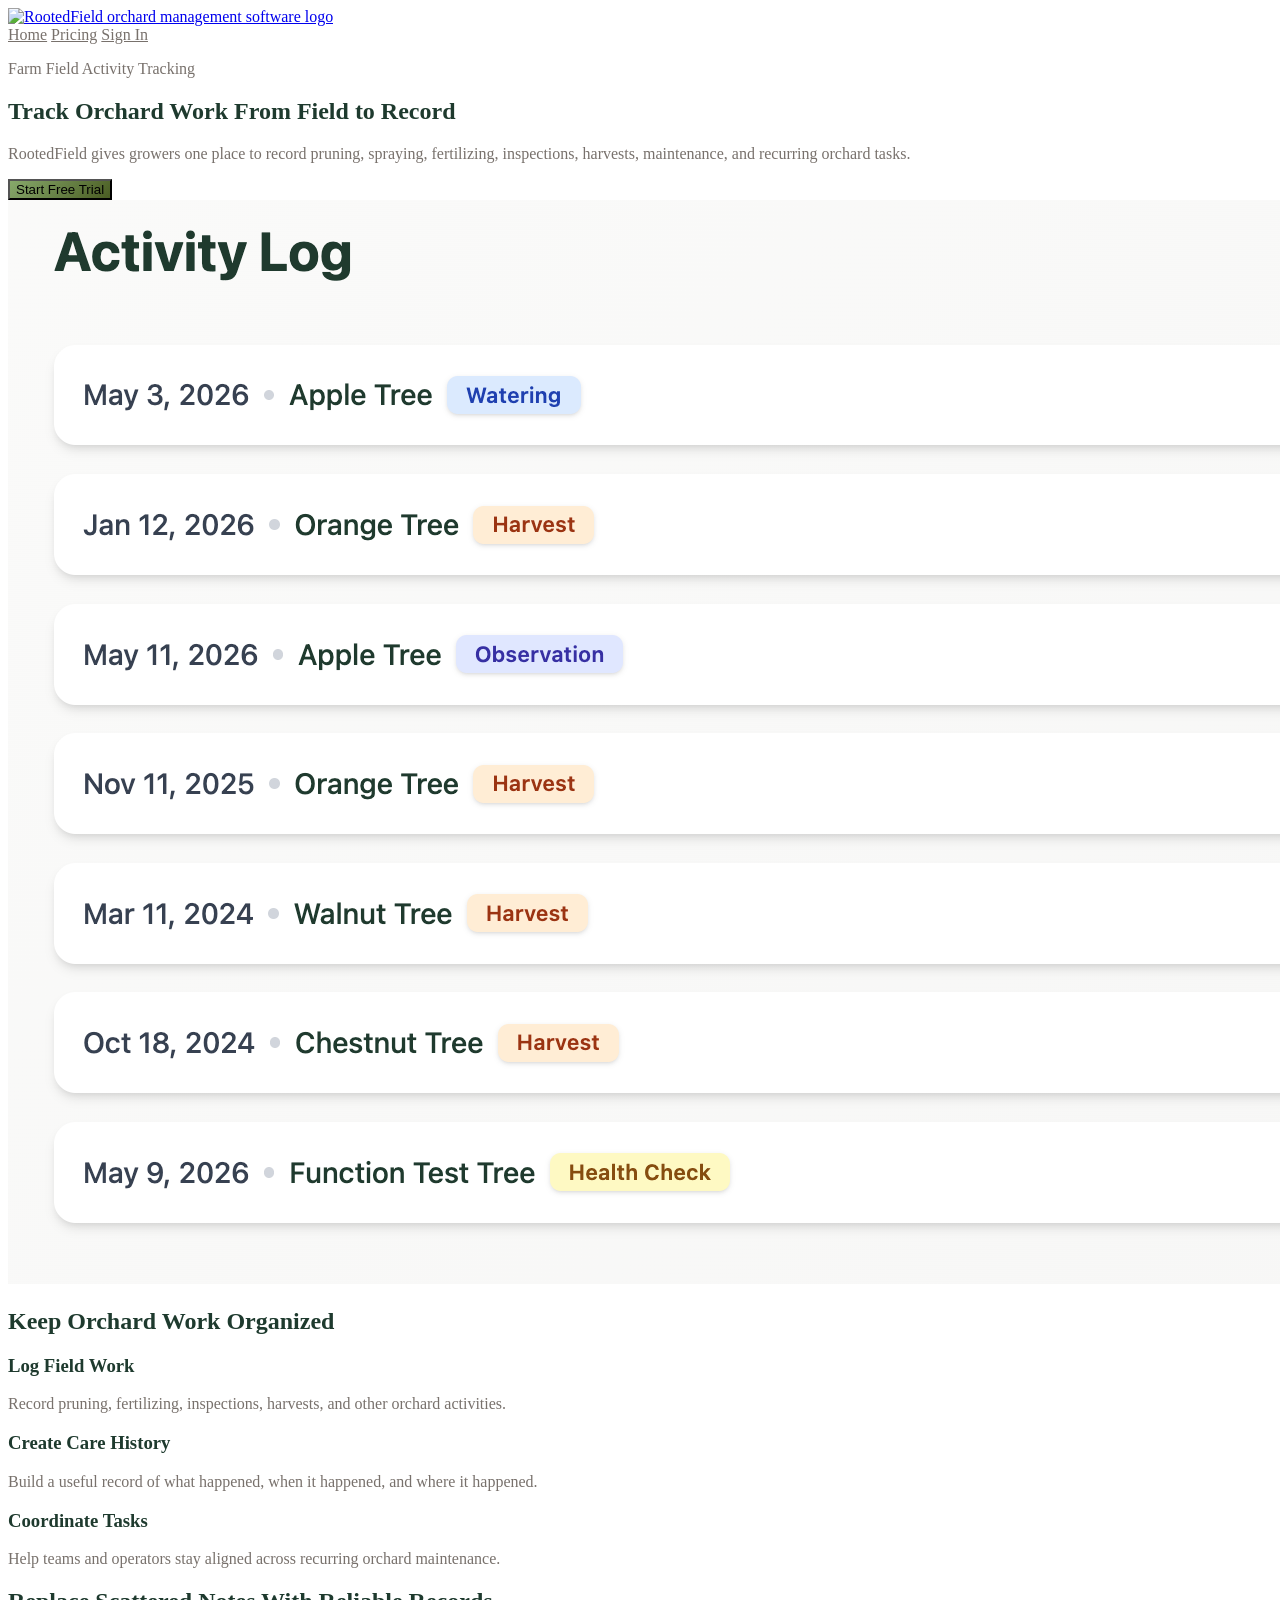
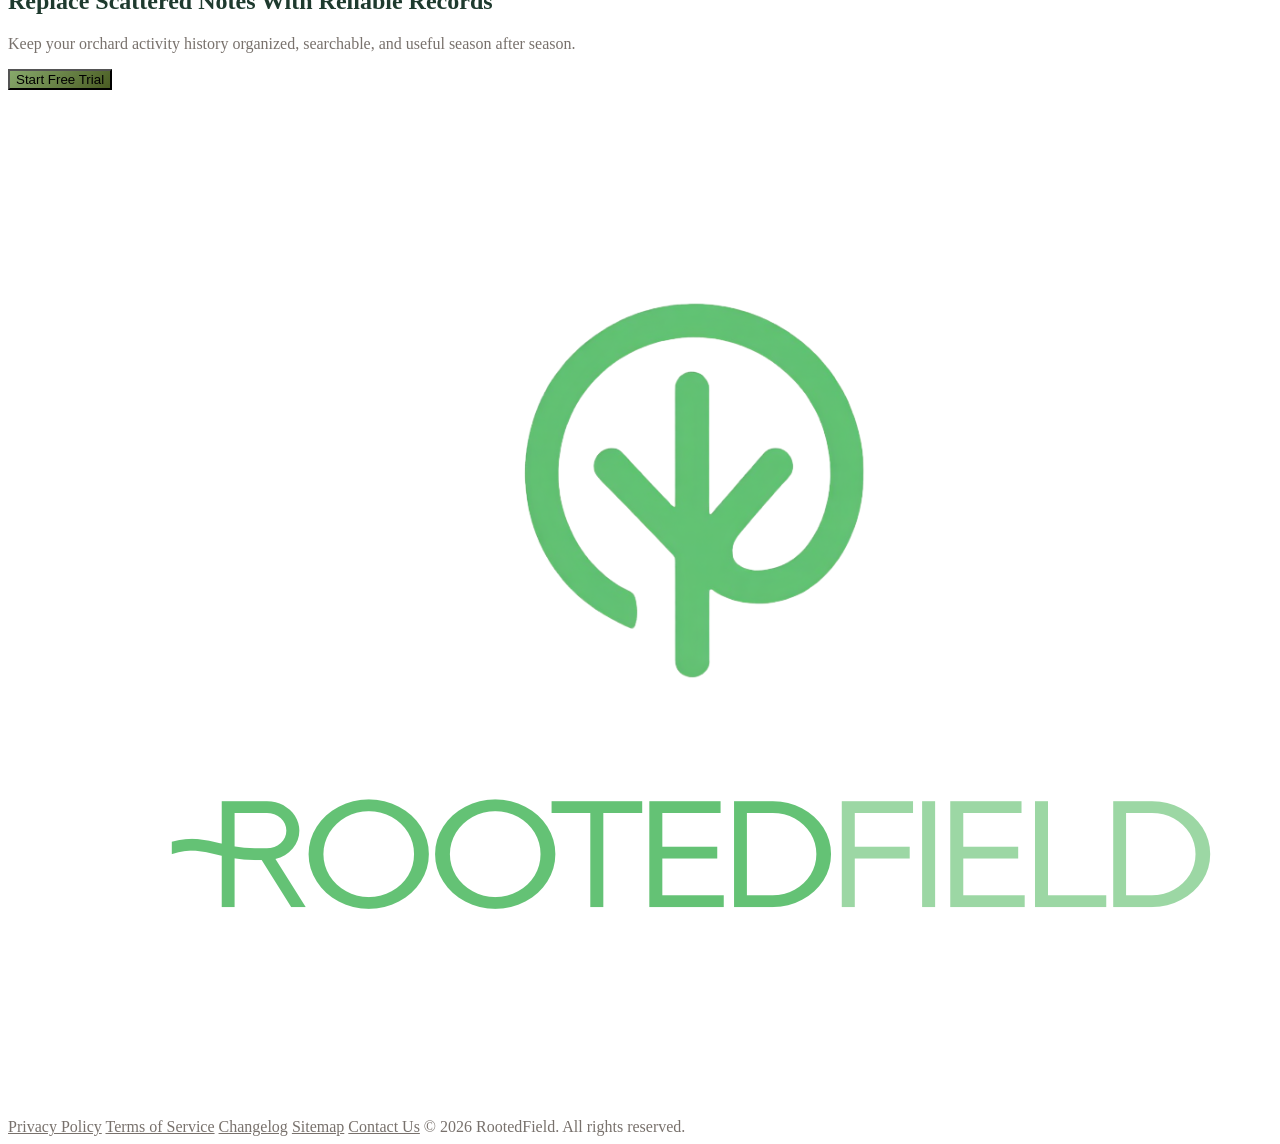
==== farm-field-activity-tracking.html @ fc91f757 "Create farm-field-activity-tracking.html" ====
<!DOCTYPE html>
<html lang="en">
<head>
    <meta charset="UTF-8">
    <meta name="viewport" content="width=device-width, initial-scale=1.0">

    <title>Farm Field Activity Tracking Software | RootedField</title>

    <meta
        name="description"
        content="RootedField helps growers track pruning, spraying, fertilizing, inspections, harvests, and field activity across orchards and farm operations."
    >

    <meta name="robots" content="index, follow">
    <link rel="canonical" href="https://rootedfield.com/farm-field-activity-tracking">

    <link rel="icon" type="image/x-icon" href="/favicon.ico">
    <link rel="icon" type="image/png" sizes="32x32" href="/favicon-32x32.png">
    <link rel="apple-touch-icon" sizes="180x180" href="/apple-touch-icon.png">

    <meta property="og:title" content="Farm Field Activity Tracking Software | RootedField">
    <meta property="og:description" content="Track orchard tasks, field work, maintenance, and tree care activity from one simple platform.">
    <meta property="og:type" content="website">
    <meta property="og:url" content="https://rootedfield.com/farm-field-activity-tracking">
    <meta property="og:image" content="https://rootedfield.com/farm-field-activity-tracking.png">

    <script src="https://cdn.tailwindcss.com"></script>

    <style>
        :root {
            --forest-green: #1e3a2e;
            --sage-green: #87a96b;
            --moss-green: #4a5d23;
            --stone-gray: #78716c;
        }

        .text-forest-green { color: var(--forest-green); }
        .text-stone-gray { color: var(--stone-gray); }
        .bg-gradient-green { background: linear-gradient(135deg, var(--sage-green), var(--moss-green)); }
    </style>
</head>

<body class="bg-gray-50 text-stone-900">

    <header class="bg-white border-b border-gray-200 py-4">
        <div class="max-w-7xl mx-auto px-6 flex justify-between items-center">
            <a href="index.html" aria-label="RootedField home">
                <img
                    src="https://qtrypzzcjebvfcihiynt.supabase.co/storage/v1/object/public/base44-prod/public/68d063e7071a6d85535b506a/de0af3bfa_full_logo_long.png"
                    alt="RootedField orchard management software logo"
                    class="h-8"
                >
            </a>

            <nav class="flex gap-4">
                <a href="index.html" class="px-4 py-2 text-stone-gray hover:bg-[#e8f3df] hover:text-[#1e3a2e] rounded transition-colors duration-300">Home</a>
                <a href="pricing.html" class="px-4 py-2 text-stone-gray hover:bg-[#e8f3df] hover:text-[#1e3a2e] rounded transition-colors duration-300">Pricing</a>
                <a href="https://app.rootedfield.com" class="px-4 py-2 text-stone-gray hover:bg-[#e8f3df] hover:text-[#1e3a2e] rounded transition-colors duration-300">Sign In</a>
            </nav>
        </div>
    </header>

    <main>
        <section class="bg-white px-6 py-20">
            <div class="max-w-7xl mx-auto grid gap-12 lg:grid-cols-2 lg:items-center">
                <div>
                    <p class="mb-4 text-sm font-semibold uppercase tracking-wide text-stone-gray">
                        Farm Field Activity Tracking
                    </p>

                    <h1 class="text-4xl md:text-6xl font-bold leading-tight text-forest-green mb-6">
                        Track Orchard Work From Field to Record
                    </h1>

                    <p class="text-xl text-stone-gray mb-8">
                        RootedField gives growers one place to record pruning, spraying, fertilizing,
                        inspections, harvests, maintenance, and recurring orchard tasks.
                    </p>

                    <button
                        onclick="startTrial('activity_page_hero')"
                        class="px-10 py-4 bg-gradient-green text-white rounded-xl font-semibold text-lg shadow-lg transition-all duration-300 hover:-translate-y-1 hover:scale-105 hover:brightness-110 hover:shadow-[0_0_50px_rgba(135,169,107,0.75)] active:scale-95"
                    >
                        Start Free Trial
                    </button>
                </div>

                <div>
                    <img
                        src="farm-field-activity-tracking.png"
                        alt="RootedField farm field activity tracking dashboard"
                        class="w-full rounded-3xl shadow-xl border border-gray-200"
                    >
                </div>
            </div>
        </section>

        <section class="px-6 py-20 bg-gray-50">
            <div class="max-w-6xl mx-auto">
                <h2 class="text-3xl font-bold text-center text-forest-green mb-12">
                    Keep Orchard Work Organized
                </h2>

                <div class="grid gap-8 md:grid-cols-3">
                    <div class="bg-white border border-gray-200 rounded-xl p-6">
                        <h3 class="text-xl font-semibold text-forest-green mb-3">Log Field Work</h3>
                        <p class="text-stone-gray">Record pruning, fertilizing, inspections, harvests, and other orchard activities.</p>
                    </div>

                    <div class="bg-white border border-gray-200 rounded-xl p-6">
                        <h3 class="text-xl font-semibold text-forest-green mb-3">Create Care History</h3>
                        <p class="text-stone-gray">Build a useful record of what happened, when it happened, and where it happened.</p>
                    </div>

                    <div class="bg-white border border-gray-200 rounded-xl p-6">
                        <h3 class="text-xl font-semibold text-forest-green mb-3">Coordinate Tasks</h3>
                        <p class="text-stone-gray">Help teams and operators stay aligned across recurring orchard maintenance.</p>
                    </div>
                </div>
            </div>
        </section>

        <section class="px-6 py-20 bg-white text-center">
            <div class="max-w-4xl mx-auto">
                <h2 class="text-3xl font-bold text-forest-green mb-6">
                    Replace Scattered Notes With Reliable Records
                </h2>

                <p class="text-xl text-stone-gray mb-8">
                    Keep your orchard activity history organized, searchable, and useful season after season.
                </p>

                <button
                    onclick="startTrial('activity_page_bottom')"
                    class="px-10 py-4 bg-gradient-green text-white rounded-xl font-semibold text-lg shadow-lg transition-all duration-300 hover:-translate-y-1 hover:scale-105 hover:brightness-110 hover:shadow-[0_0_50px_rgba(135,169,107,0.75)] active:scale-95"
                >
                    Start Free Trial
                </button>
            </div>
        </section>
    </main>

    <footer class="border-t bg-gray-100 py-8 px-6">
        <div class="max-w-6xl mx-auto flex flex-col items-center gap-6">
            <img src="footer-rootedfield.png" alt="RootedField logo" class="h-32">

            <div class="flex flex-wrap items-center justify-center gap-5 text-sm">
                <a href="privacy.html" class="text-stone-gray hover:underline">Privacy Policy</a>
                <a href="terms.html" class="text-stone-gray hover:underline">Terms of Service</a>
                <a href="https://rootedfield.featurebase.app/changelog" target="_blank" rel="noopener noreferrer" class="text-stone-gray hover:underline">Changelog</a>
                <a href="sitemap.xml" class="text-stone-gray hover:underline">Sitemap</a>
                <a href="mailto:support@rootedfield.com" class="text-stone-gray hover:underline">Contact Us</a>
                <span class="text-stone-gray">© <script>document.write(new Date().getFullYear())</script> RootedField. All rights reserved.</span>
            </div>
        </div>
    </footer>

    <script>
        function startTrial(ctaLocation) {
            window.location.href = 'https://app.rootedfield.com/signup?trial=true&source=' + encodeURIComponent(ctaLocation);
        }
    </script>
</body>
</html>
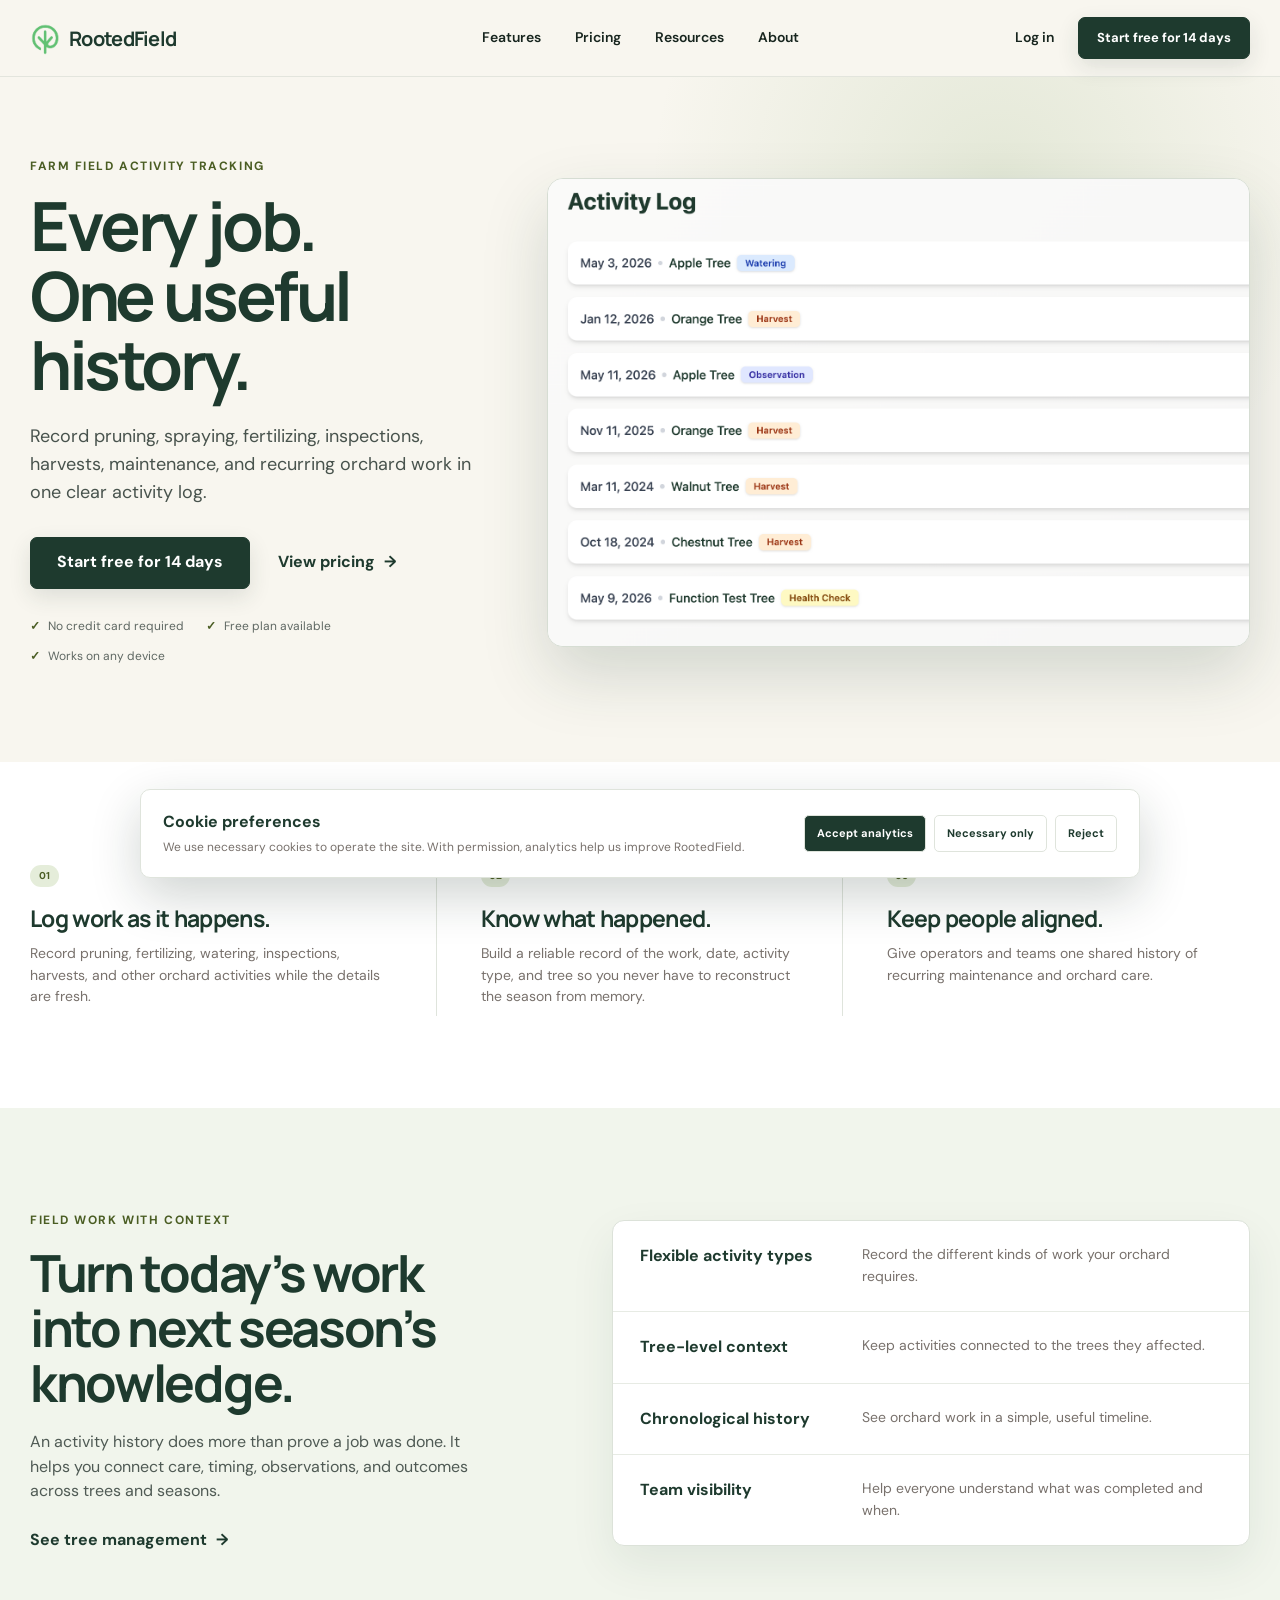
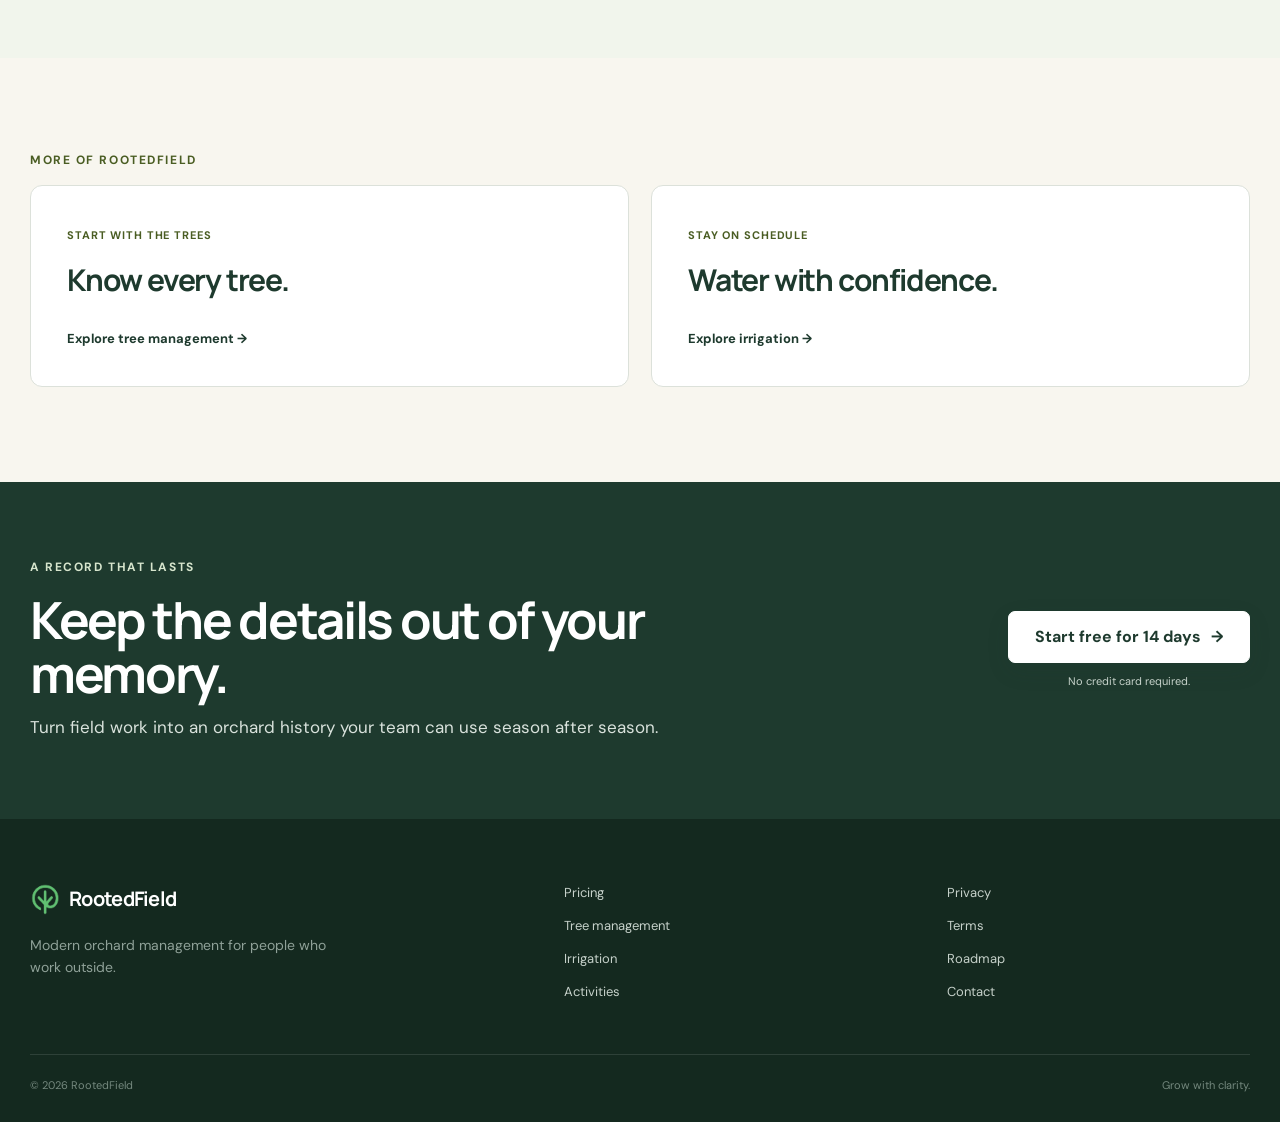
==== commit a3531f10: "Redesign RootedField marketing site" ====
--- a/farm-field-activity-tracking.html
+++ b/farm-field-activity-tracking.html
@@ -1,164 +1,25 @@
 <!DOCTYPE html>
 <html lang="en">
 <head>
-    <meta charset="UTF-8">
-    <meta name="viewport" content="width=device-width, initial-scale=1.0">
-
-    <title>Farm Field Activity Tracking Software | RootedField</title>
-
-    <meta
-        name="description"
-        content="RootedField helps growers track pruning, spraying, fertilizing, inspections, harvests, and field activity across orchards and farm operations."
-    >
-
-    <meta name="robots" content="index, follow">
-    <link rel="canonical" href="https://rootedfield.com/farm-field-activity-tracking">
-
-    <link rel="icon" type="image/x-icon" href="/favicon.ico">
-    <link rel="icon" type="image/png" sizes="32x32" href="/favicon-32x32.png">
-    <link rel="apple-touch-icon" sizes="180x180" href="/apple-touch-icon.png">
-
-    <meta property="og:title" content="Farm Field Activity Tracking Software | RootedField">
-    <meta property="og:description" content="Track orchard tasks, field work, maintenance, and tree care activity from one simple platform.">
-    <meta property="og:type" content="website">
-    <meta property="og:url" content="https://rootedfield.com/farm-field-activity-tracking">
-    <meta property="og:image" content="https://rootedfield.com/farm-field-activity-tracking.png">
-
-    <script src="https://cdn.tailwindcss.com"></script>
-
-    <style>
-        :root {
-            --forest-green: #1e3a2e;
-            --sage-green: #87a96b;
-            --moss-green: #4a5d23;
-            --stone-gray: #78716c;
-        }
-
-        .text-forest-green { color: var(--forest-green); }
-        .text-stone-gray { color: var(--stone-gray); }
-        .bg-gradient-green { background: linear-gradient(135deg, var(--sage-green), var(--moss-green)); }
-    </style>
+  <meta charset="UTF-8"><meta name="viewport" content="width=device-width, initial-scale=1.0">
+  <title>Farm Field Activity Tracking Software | RootedField</title>
+  <meta name="description" content="RootedField helps growers track pruning, spraying, fertilizing, inspections, harvests, and field activity across orchards and farm operations."><meta name="robots" content="index, follow"><meta name="theme-color" content="#1e3a2e"><link rel="canonical" href="https://rootedfield.com/farm-field-activity-tracking.html"><link rel="icon" href="/favicon.ico"><link rel="apple-touch-icon" href="/apple-touch-icon.png">
+  <meta property="og:title" content="Farm Field Activity Tracking Software | RootedField"><meta property="og:description" content="Track orchard tasks, field work, maintenance, and tree care activity from one simple platform."><meta property="og:type" content="website"><meta property="og:url" content="https://rootedfield.com/farm-field-activity-tracking.html"><meta property="og:image" content="https://rootedfield.com/farm-field-activity-tracking.png"><meta name="twitter:card" content="summary_large_image"><meta name="twitter:title" content="Farm Field Activity Tracking Software | RootedField"><meta name="twitter:image" content="https://rootedfield.com/farm-field-activity-tracking.png">
+  <link rel="preconnect" href="https://fonts.googleapis.com"><link rel="preconnect" href="https://fonts.gstatic.com" crossorigin><link href="https://fonts.googleapis.com/css2?family=DM+Sans:wght@400;500;600;700&amp;family=Manrope:wght@500;600;700&amp;display=swap" rel="stylesheet"><link rel="stylesheet" href="styles.css"><link rel="stylesheet" href="feature-pages.css">
+  <script type="application/ld+json">{"@context":"https://schema.org","@type":"SoftwareApplication","name":"RootedField Activity Tracking","applicationCategory":"BusinessApplication","operatingSystem":"Web","url":"https://rootedfield.com/farm-field-activity-tracking.html","description":"Track pruning, spraying, fertilizing, inspections, harvests, and orchard field work.","offers":{"@type":"Offer","price":"0","priceCurrency":"USD","description":"Free plan and 14-day paid-plan trial available."}}</script>
 </head>
-
-<body class="bg-gray-50 text-stone-900">
-
-    <header class="bg-white border-b border-gray-200 py-4">
-        <div class="max-w-7xl mx-auto px-6 flex justify-between items-center">
-            <a href="index.html" aria-label="RootedField home">
-                <img
-                    src="https://qtrypzzcjebvfcihiynt.supabase.co/storage/v1/object/public/base44-prod/public/68d063e7071a6d85535b506a/de0af3bfa_full_logo_long.png"
-                    alt="RootedField orchard management software logo"
-                    class="h-8"
-                >
-            </a>
-
-            <nav class="flex gap-4">
-                <a href="index.html" class="px-4 py-2 text-stone-gray hover:bg-[#e8f3df] hover:text-[#1e3a2e] rounded transition-colors duration-300">Home</a>
-                <a href="pricing.html" class="px-4 py-2 text-stone-gray hover:bg-[#e8f3df] hover:text-[#1e3a2e] rounded transition-colors duration-300">Pricing</a>
-                <a href="https://app.rootedfield.com" class="px-4 py-2 text-stone-gray hover:bg-[#e8f3df] hover:text-[#1e3a2e] rounded transition-colors duration-300">Sign In</a>
-            </nav>
-        </div>
-    </header>
-
-    <main>
-        <section class="bg-white px-6 py-20">
-            <div class="max-w-7xl mx-auto grid gap-12 lg:grid-cols-2 lg:items-center">
-                <div>
-                    <p class="mb-4 text-sm font-semibold uppercase tracking-wide text-stone-gray">
-                        Farm Field Activity Tracking
-                    </p>
-
-                    <h1 class="text-4xl md:text-6xl font-bold leading-tight text-forest-green mb-6">
-                        Track Orchard Work From Field to Record
-                    </h1>
-
-                    <p class="text-xl text-stone-gray mb-8">
-                        RootedField gives growers one place to record pruning, spraying, fertilizing,
-                        inspections, harvests, maintenance, and recurring orchard tasks.
-                    </p>
-
-                    <button
-                        onclick="startTrial('activity_page_hero')"
-                        class="px-10 py-4 bg-gradient-green text-white rounded-xl font-semibold text-lg shadow-lg transition-all duration-300 hover:-translate-y-1 hover:scale-105 hover:brightness-110 hover:shadow-[0_0_50px_rgba(135,169,107,0.75)] active:scale-95"
-                    >
-                        Start Free Trial
-                    </button>
-                </div>
-
-                <div>
-                    <img
-                        src="farm-field-activity-tracking.png"
-                        alt="RootedField farm field activity tracking dashboard"
-                        class="w-full rounded-3xl shadow-xl border border-gray-200"
-                    >
-                </div>
-            </div>
-        </section>
-
-        <section class="px-6 py-20 bg-gray-50">
-            <div class="max-w-6xl mx-auto">
-                <h2 class="text-3xl font-bold text-center text-forest-green mb-12">
-                    Keep Orchard Work Organized
-                </h2>
-
-                <div class="grid gap-8 md:grid-cols-3">
-                    <div class="bg-white border border-gray-200 rounded-xl p-6">
-                        <h3 class="text-xl font-semibold text-forest-green mb-3">Log Field Work</h3>
-                        <p class="text-stone-gray">Record pruning, fertilizing, inspections, harvests, and other orchard activities.</p>
-                    </div>
-
-                    <div class="bg-white border border-gray-200 rounded-xl p-6">
-                        <h3 class="text-xl font-semibold text-forest-green mb-3">Create Care History</h3>
-                        <p class="text-stone-gray">Build a useful record of what happened, when it happened, and where it happened.</p>
-                    </div>
-
-                    <div class="bg-white border border-gray-200 rounded-xl p-6">
-                        <h3 class="text-xl font-semibold text-forest-green mb-3">Coordinate Tasks</h3>
-                        <p class="text-stone-gray">Help teams and operators stay aligned across recurring orchard maintenance.</p>
-                    </div>
-                </div>
-            </div>
-        </section>
-
-        <section class="px-6 py-20 bg-white text-center">
-            <div class="max-w-4xl mx-auto">
-                <h2 class="text-3xl font-bold text-forest-green mb-6">
-                    Replace Scattered Notes With Reliable Records
-                </h2>
-
-                <p class="text-xl text-stone-gray mb-8">
-                    Keep your orchard activity history organized, searchable, and useful season after season.
-                </p>
-
-                <button
-                    onclick="startTrial('activity_page_bottom')"
-                    class="px-10 py-4 bg-gradient-green text-white rounded-xl font-semibold text-lg shadow-lg transition-all duration-300 hover:-translate-y-1 hover:scale-105 hover:brightness-110 hover:shadow-[0_0_50px_rgba(135,169,107,0.75)] active:scale-95"
-                >
-                    Start Free Trial
-                </button>
-            </div>
-        </section>
-    </main>
-
-    <footer class="border-t bg-gray-100 py-8 px-6">
-        <div class="max-w-6xl mx-auto flex flex-col items-center gap-6">
-            <img src="footer-rootedfield.png" alt="RootedField logo" class="h-32">
-
-            <div class="flex flex-wrap items-center justify-center gap-5 text-sm">
-                <a href="privacy.html" class="text-stone-gray hover:underline">Privacy Policy</a>
-                <a href="terms.html" class="text-stone-gray hover:underline">Terms of Service</a>
-                <a href="https://rootedfield.featurebase.app/changelog" target="_blank" rel="noopener noreferrer" class="text-stone-gray hover:underline">Changelog</a>
-                <a href="sitemap.xml" class="text-stone-gray hover:underline">Sitemap</a>
-                <a href="mailto:support@rootedfield.com" class="text-stone-gray hover:underline">Contact Us</a>
-                <span class="text-stone-gray">© <script>document.write(new Date().getFullYear())</script> RootedField. All rights reserved.</span>
-            </div>
-        </div>
-    </footer>
-
-    <script>
-        function startTrial(ctaLocation) {
-            window.location.href = 'https://app.rootedfield.com/signup?trial=true&source=' + encodeURIComponent(ctaLocation);
-        }
-    </script>
+<body class="feature-page">
+  <a class="skip-link" href="#main">Skip to content</a>
+  <header class="site-header"><div class="shell header-inner"><a class="brand" href="index.html" aria-label="RootedField home"><img src="logo_only.png" alt=""><span>RootedField</span></a><button class="menu-toggle" type="button" aria-expanded="false" aria-controls="site-nav"><span></span><span></span><span></span><span class="sr-only">Menu</span></button><nav id="site-nav" class="site-nav" aria-label="Primary navigation"><a href="index.html#features" aria-current="page">Features</a><a href="pricing.html">Pricing</a><a href="https://rootedfield.featurebase.app/changelog" target="_blank" rel="noopener noreferrer">Resources</a><a href="index.html#about">About</a></nav><div class="header-actions"><a class="login-link" href="https://app.rootedfield.com">Log in</a><a class="button button-small" href="https://app.rootedfield.com/signup?trial=true" data-cta="activity_header">Start free for 14 days</a></div></div></header>
+  <main id="main">
+    <section class="feature-hero"><div class="shell feature-hero-grid"><div class="feature-hero-copy"><p class="eyebrow">Farm field activity tracking</p><h1>Every job.<br>One useful history.</h1><p>Record pruning, spraying, fertilizing, inspections, harvests, maintenance, and recurring orchard work in one clear activity log.</p><div class="button-row"><a class="button" href="https://app.rootedfield.com/signup?trial=true" data-cta="activity_hero">Start free for 14 days</a><a class="text-link" href="pricing.html">View pricing <span aria-hidden="true">→</span></a></div><ul class="proof-list"><li>No credit card required</li><li>Free plan available</li><li>Works on any device</li></ul></div><div class="feature-product-shot activity-shot"><img src="farm-field-activity-tracking.png" alt="RootedField activity log showing watering, harvest, observations, and health checks" width="2398" height="1084"></div></div></section>
+    <section class="feature-proof"><div class="shell feature-proof-grid"><article><span>01</span><h2>Log work as it happens.</h2><p>Record pruning, fertilizing, watering, inspections, harvests, and other orchard activities while the details are fresh.</p></article><article><span>02</span><h2>Know what happened.</h2><p>Build a reliable record of the work, date, activity type, and tree so you never have to reconstruct the season from memory.</p></article><article><span>03</span><h2>Keep people aligned.</h2><p>Give operators and teams one shared history of recurring maintenance and orchard care.</p></article></div></section>
+    <section class="feature-deep-dive"><div class="shell deep-dive-grid"><div><p class="eyebrow">Field work with context</p><h2>Turn today’s work into next season’s knowledge.</h2><p>An activity history does more than prove a job was done. It helps you connect care, timing, observations, and outcomes across trees and seasons.</p><a class="text-link" href="tree-management.html">See tree management <span aria-hidden="true">→</span></a></div><dl class="detail-list"><div><dt>Flexible activity types</dt><dd>Record the different kinds of work your orchard requires.</dd></div><div><dt>Tree-level context</dt><dd>Keep activities connected to the trees they affected.</dd></div><div><dt>Chronological history</dt><dd>See orchard work in a simple, useful timeline.</dd></div><div><dt>Team visibility</dt><dd>Help everyone understand what was completed and when.</dd></div></dl></div></section>
+    <section class="related-features"><div class="shell"><p class="eyebrow">More of RootedField</p><div class="related-grid"><a href="tree-management.html"><span>Start with the trees</span><h2>Know every tree.</h2><b>Explore tree management →</b></a><a href="orchard-irrigation-management.html"><span>Stay on schedule</span><h2>Water with confidence.</h2><b>Explore irrigation →</b></a></div></div></section>
+    <section class="final-cta"><div class="shell final-cta-inner"><div><p class="eyebrow light">A record that lasts</p><h2>Keep the details out of your memory.</h2><p>Turn field work into an orchard history your team can use season after season.</p></div><div><a class="button button-light" href="https://app.rootedfield.com/signup?trial=true" data-cta="activity_final">Start free for 14 days <span aria-hidden="true">→</span></a><small>No credit card required.</small></div></div></section>
+  </main>
+  <footer class="site-footer"><div class="shell footer-grid"><div><a class="brand footer-brand" href="index.html"><img src="logo_only.png" alt=""><span>RootedField</span></a><p>Modern orchard management for people who work outside.</p></div><nav aria-label="Footer navigation"><a href="pricing.html">Pricing</a><a href="tree-management.html">Tree management</a><a href="orchard-irrigation-management.html">Irrigation</a><a href="farm-field-activity-tracking.html">Activities</a></nav><nav aria-label="Legal and support"><a href="privacy.html">Privacy</a><a href="terms.html">Terms</a><a href="https://rootedfield.featurebase.app/roadmap" target="_blank" rel="noopener noreferrer">Roadmap</a><a href="mailto:support@rootedfield.com">Contact</a></nav></div><div class="shell footer-bottom"><span>© <span id="year"></span> RootedField</span><span>Grow with clarity.</span></div></footer>
+  <div id="cookie-consent-banner" class="cookie-banner" hidden><div><strong>Cookie preferences</strong><p>We use necessary cookies to operate the site. With permission, analytics help us improve RootedField.</p></div><div class="cookie-actions"><button onclick="acceptAnalytics()">Accept analytics</button><button onclick="acceptNecessaryOnly()">Necessary only</button><button onclick="rejectCookies()">Reject</button></div></div>
+  <script src="consent.js"></script><script src="script.js"></script>
 </body>
 </html>
--- a/styles.css
+++ b/styles.css
@@ -0,0 +1,17 @@
+:root{--forest:#1e3a2e;--sage:#87a96b;--olive:#4a5d23;--stone:#78716c;--ink:#17251e;--ivory:#f8f6ef;--pale:#f1f5ec;--line:#dfe4dc;--white:#fff;--shell:1220px;--radius:14px}
+*{box-sizing:border-box}html{scroll-behavior:smooth}body{margin:0;color:var(--ink);background:var(--ivory);font-family:"DM Sans",sans-serif;line-height:1.55;-webkit-font-smoothing:antialiased}img{max-width:100%;display:block}a{color:inherit;text-decoration:none}button{font:inherit}.shell{width:min(calc(100% - 48px),var(--shell));margin-inline:auto}.skip-link{position:fixed;top:8px;left:8px;z-index:1000;padding:10px 16px;background:#fff;transform:translateY(-150%)}.skip-link:focus{transform:none}.sr-only{position:absolute;width:1px;height:1px;padding:0;margin:-1px;overflow:hidden;clip:rect(0,0,0,0);white-space:nowrap;border:0}.site-header{position:sticky;top:0;z-index:50;background:rgba(248,246,239,.93);border-bottom:1px solid rgba(30,58,46,.09);backdrop-filter:blur(14px)}.header-inner{height:76px;display:grid;grid-template-columns:1fr auto 1fr;align-items:center;gap:30px}.brand img{width:154px;height:auto}.site-nav{display:flex;align-items:center;gap:34px;font-size:14px;font-weight:600}.site-nav a,.login-link{transition:color .2s}.site-nav a:hover,.login-link:hover{color:var(--olive)}.header-actions{display:flex;justify-content:flex-end;align-items:center;gap:24px;font-size:14px;font-weight:600}.button{display:inline-flex;justify-content:center;align-items:center;gap:10px;min-height:52px;padding:0 26px;border:1px solid var(--forest);border-radius:7px;background:var(--forest);color:#fff;font-weight:700;box-shadow:0 8px 22px rgba(30,58,46,.12);transition:transform .2s,background .2s,box-shadow .2s}.button:hover{background:#284c3d;transform:translateY(-2px);box-shadow:0 12px 28px rgba(30,58,46,.18)}.button-small{min-height:42px;padding-inline:18px;font-size:13px}.menu-toggle{display:none;border:0;background:transparent;padding:8px}.menu-toggle span:not(.sr-only){display:block;width:24px;height:2px;margin:5px;background:var(--forest)}
+.hero{padding:64px 0 72px;background:radial-gradient(circle at 76% 20%,rgba(135,169,107,.14),transparent 28%),var(--ivory);overflow:hidden}.hero-grid{display:grid;grid-template-columns:.82fr 1.18fr;gap:64px;align-items:center}.eyebrow{margin:0 0 18px;color:var(--olive);font-size:12px;line-height:1.2;font-weight:700;letter-spacing:.13em;text-transform:uppercase}.hero h1,.feature h2,.section-heading h2,.scale-content h2,.faq-grid h2,.final-cta h2{font-family:"Manrope",sans-serif;letter-spacing:-.045em}.hero h1{font-size:clamp(48px,5vw,72px);line-height:1.02;margin:0 0 24px;color:var(--forest)}.lede{max-width:520px;margin:0 0 32px;color:#3f4944;font-size:18px}.button-row{display:flex;align-items:center;gap:28px}.text-link{font-weight:700;color:var(--forest);white-space:nowrap}.text-link span{display:inline-block;margin-left:5px;transition:transform .2s}.text-link:hover span{transform:translateX(4px)}.proof-list{display:flex;flex-wrap:wrap;gap:12px 22px;margin:28px 0 0;padding:0;list-style:none;color:#5f6863;font-size:12px}.proof-list li:before{content:"✓";margin-right:8px;color:var(--olive);font-weight:700}.hero-visual{position:relative;min-width:0}.hero-image-wrap{position:relative;overflow:hidden;border:1px solid rgba(30,58,46,.15);border-radius:18px;background:#dce4d4;box-shadow:0 28px 70px rgba(30,58,46,.2)}.hero-image-wrap:after{content:"";position:absolute;inset:0;box-shadow:inset 0 0 0 1px rgba(255,255,255,.42);border-radius:inherit;pointer-events:none}.hero-image-wrap img{width:100%;aspect-ratio:1.43;object-fit:cover;object-position:center}.product-label{position:absolute;right:-18px;bottom:26px;display:flex;align-items:center;gap:12px;padding:12px 16px;background:rgba(255,255,255,.94);border:1px solid #e6e9e2;border-radius:9px;box-shadow:0 12px 30px rgba(30,58,46,.18);font-size:11px;color:var(--stone)}.product-label strong{display:block;color:var(--forest);font-size:12px}.live-dot{width:9px;height:9px;border-radius:50%;background:var(--sage);box-shadow:0 0 0 5px rgba(135,169,107,.16)}
+.capabilities{background:#fff;border-block:1px solid var(--line)}.capability-row{display:grid;grid-template-columns:repeat(5,1fr);min-height:102px;align-items:center}.capability-row a{display:flex;align-items:center;justify-content:center;gap:14px;min-width:0;padding:16px;border-right:1px solid #edf0eb}.capability-row a:last-child{border-right:0}.capability-row svg{width:28px;height:28px;fill:none;stroke:var(--forest);stroke-width:1.4;stroke-linecap:round;stroke-linejoin:round;flex:none}.capability-row span{font-size:13px;font-weight:700;color:var(--forest)}.capability-row small{display:block;margin-bottom:2px;color:var(--stone);font-size:10px;font-weight:500;white-space:nowrap}
+.feature{padding:92px 0;background:#fff;overflow:hidden}.feature-warm{background:var(--ivory)}.feature-pale{background:var(--pale)}.feature-grid{display:grid;grid-template-columns:minmax(0,1.18fr) minmax(290px,.82fr);align-items:center;gap:86px}.feature-grid:not(.visual-first){grid-template-columns:minmax(290px,.82fr) minmax(0,1.18fr)}.feature-copy{max-width:440px}.section-number{display:inline-flex;align-items:center;justify-content:center;width:29px;height:22px;margin-bottom:17px;border-radius:20px;background:#e5edda;color:var(--olive);font-size:11px;font-weight:700}.feature h2{margin:0 0 18px;color:var(--forest);font-size:clamp(34px,3.4vw,49px);line-height:1.08}.feature-copy>p{margin:0 0 22px;color:#505a55;font-size:16px}.feature-copy .quiet-emphasis{color:var(--forest);font-weight:700}.screenshot-frame{position:relative;overflow:hidden;border:1px solid #d9ded7;border-radius:var(--radius);background:#fff;box-shadow:0 24px 50px rgba(30,58,46,.13)}.screenshot-frame img{width:100%;height:100%;object-fit:cover}.screenshot-trees{aspect-ratio:1.52}.screenshot-trees img{object-position:left top}.screenshot-activity{aspect-ratio:1.55}.screenshot-activity img{object-position:left top}.screenshot-water{aspect-ratio:1.48}.screenshot-water img{object-position:center top}.map-visual{position:relative;overflow:hidden;aspect-ratio:1.5;border-radius:var(--radius);box-shadow:0 24px 55px rgba(30,58,46,.18)}.map-visual img{width:100%;height:100%;object-fit:cover;object-position:center}.map-caption{position:absolute;right:20px;bottom:20px;max-width:230px;padding:16px 18px;background:rgba(255,255,255,.94);border-radius:8px;box-shadow:0 8px 30px rgba(30,58,46,.2)}.map-caption span{display:block;margin-bottom:3px;color:var(--olive);font-size:10px;font-weight:700;text-transform:uppercase;letter-spacing:.08em}.map-caption strong{font-size:14px;color:var(--forest)}.mini-flow{display:flex;flex-wrap:wrap;gap:10px 25px;margin:32px 0 0;padding:0;list-style:none;color:var(--forest);font-size:12px;font-weight:700}.mini-flow li{position:relative}.mini-flow li:not(:last-child):after{content:"→";position:absolute;left:calc(100% + 8px);color:var(--sage)}
+.how-it-works{padding:100px 0;background:#fff}.section-heading{text-align:center;max-width:720px;margin:0 auto 54px}.section-heading h2{margin:0;color:var(--forest);font-size:clamp(36px,4vw,52px);line-height:1.08}.section-heading>p:not(.eyebrow){color:var(--stone);font-size:17px}.steps{display:grid;grid-template-columns:repeat(3,1fr);gap:70px;margin:0;padding:0;list-style:none}.steps li{position:relative;display:grid;grid-template-columns:68px 1fr;gap:20px;align-items:start}.steps li:not(:last-child):after{content:"→";position:absolute;right:-44px;top:24px;color:var(--sage);font-size:25px}.step-icon{display:grid;place-items:center;width:68px;height:68px;border-radius:50%;background:var(--pale)}.step-icon svg{width:32px;height:32px;fill:none;stroke:var(--forest);stroke-width:1.35;stroke-linecap:round;stroke-linejoin:round}.step-number{font-size:11px;font-weight:700;color:var(--olive)}.steps h3{margin:2px 0 5px;color:var(--forest);font-size:16px}.steps p{margin:0;color:var(--stone);font-size:13px}.center-cta{display:flex;flex-direction:column;align-items:center;gap:10px;margin-top:55px}.center-cta small,.final-cta small{color:var(--stone);font-size:11px}
+.scale-section{position:relative;min-height:530px;display:flex;align-items:center;background:url('hero-rootedfield.png') center 58%/cover no-repeat;color:#fff}.scale-overlay{position:absolute;inset:0;background:linear-gradient(90deg,rgba(18,40,31,.9),rgba(18,40,31,.58) 55%,rgba(18,40,31,.22))}.scale-content{position:relative;z-index:1}.eyebrow.light{color:#d7e5cd}.scale-content h2{max-width:650px;margin:0 0 18px;font-size:clamp(42px,5vw,64px);line-height:1.04}.scale-content>p:not(.eyebrow){max-width:580px;margin:0;color:#eef3eb;font-size:18px}.scale-count{display:flex;align-items:center;gap:17px;margin-top:38px;font-weight:700}.scale-count i{width:48px;height:1px;background:rgba(255,255,255,.55)}
+.pricing-section{padding:100px 0;background:var(--ivory)}.pricing-grid{display:grid;grid-template-columns:repeat(3,1fr);gap:22px;align-items:stretch}.price-card{position:relative;display:flex;flex-direction:column;padding:34px;border:1px solid #dfe3dc;border-radius:12px;background:#fff}.price-card.featured{border:2px solid var(--olive);box-shadow:0 18px 45px rgba(30,58,46,.12)}.popular{position:absolute;top:0;right:24px;transform:translateY(-50%);padding:5px 10px;border-radius:20px;background:var(--olive);color:#fff;font-size:10px;font-weight:700;text-transform:uppercase;letter-spacing:.06em}.plan-name{margin:0;color:var(--olive);font-weight:700}.price-card h3{margin:8px 0 12px;color:var(--forest);font-family:"Manrope",sans-serif;font-size:40px;letter-spacing:-.04em}.price-card h3 small{font-size:14px;color:var(--stone);font-weight:500;letter-spacing:0}.price-card>p:not(.plan-name){min-height:50px;margin:0;color:var(--stone);font-size:14px}.price-card ul{margin:25px 0 30px;padding:0;list-style:none}.price-card li{margin:10px 0;font-size:14px}.price-card li:before{content:"✓";margin-right:9px;color:var(--olive);font-weight:700}.price-card .button{margin-top:auto}.button-outline{color:var(--forest);background:transparent}.button-outline:hover{color:#fff}.pricing-note{text-align:center;margin:26px 0 0;color:var(--stone);font-size:13px}.pricing-note a{text-decoration:underline;color:var(--forest)}
+.faq-section{padding:105px 0;background:#fff}.faq-grid{display:grid;grid-template-columns:.7fr 1.3fr;gap:100px}.faq-grid h2{margin:0;color:var(--forest);font-size:42px;line-height:1.08}.faq-intro{color:var(--stone)}.faq-intro a{text-decoration:underline;color:var(--forest)}.faq-list details{border-bottom:1px solid var(--line)}.faq-list summary{position:relative;padding:22px 40px 22px 0;color:var(--forest);font-weight:700;cursor:pointer;list-style:none}.faq-list summary::-webkit-details-marker{display:none}.faq-list summary:after{content:"+";position:absolute;right:5px;font-size:22px;font-weight:400}.faq-list details[open] summary:after{content:"−"}.faq-list details p{margin:0;padding:0 50px 22px 0;color:var(--stone);font-size:14px}
+.final-cta{padding:78px 0;background:var(--forest);color:#fff}.final-cta-inner{display:grid;grid-template-columns:1fr auto;align-items:center;gap:60px}.final-cta h2{max-width:760px;margin:0 0 14px;font-size:clamp(36px,4vw,54px);line-height:1.05}.final-cta p:not(.eyebrow){margin:0;color:#d9e2dc;font-size:17px}.final-cta-inner>div:last-child{display:flex;flex-direction:column;align-items:center;gap:10px}.button-light{background:#fff;border-color:#fff;color:var(--forest)}.button-light:hover{background:#eff4eb;color:var(--forest)}.final-cta small{color:#c7d3cb}
+.site-footer{padding:64px 0 28px;background:#14291f;color:#c6d1ca}.footer-grid{display:grid;grid-template-columns:1.5fr 1fr 1fr;gap:80px}.footer-brand img{filter:brightness(0) invert(1);opacity:.9}.footer-grid p{max-width:320px;color:#8fa198;font-size:14px}.footer-grid nav{display:flex;flex-direction:column;gap:13px;font-size:13px}.footer-grid nav a:hover{color:#fff}.footer-bottom{display:flex;justify-content:space-between;margin-top:52px;padding-top:22px;border-top:1px solid rgba(255,255,255,.11);color:#74887e;font-size:11px}.cookie-banner{position:fixed;z-index:100;left:22px;right:22px;bottom:22px;display:flex;align-items:center;justify-content:space-between;gap:25px;max-width:1000px;margin:auto;padding:20px 22px;border:1px solid var(--line);border-radius:10px;background:#fff;box-shadow:0 18px 50px rgba(20,41,31,.2)}.cookie-banner[hidden]{display:none}.cookie-banner strong{color:var(--forest)}.cookie-banner p{margin:4px 0 0;color:var(--stone);font-size:12px}.cookie-actions{display:flex;gap:8px;flex:none}.cookie-actions button{padding:9px 12px;border:1px solid var(--line);border-radius:5px;background:#fff;color:var(--forest);font-size:11px;font-weight:700;cursor:pointer}.cookie-actions button:first-child{background:var(--forest);color:#fff}.svg-sprite{position:absolute;width:0;height:0;overflow:hidden}
+@media(max-width:980px){.header-inner{grid-template-columns:1fr auto}.header-actions{display:none}.menu-toggle{display:block}.site-nav{position:absolute;left:0;right:0;top:76px;display:none;flex-direction:column;align-items:stretch;gap:0;padding:12px 24px 22px;background:var(--ivory);border-bottom:1px solid var(--line)}.site-nav.open{display:flex}.site-nav a{padding:12px 0}.hero-grid{grid-template-columns:1fr;gap:42px}.hero-copy{max-width:680px}.capability-row{overflow-x:auto;grid-template-columns:repeat(5,210px);justify-content:start}.feature-grid,.feature-grid:not(.visual-first){gap:46px}.steps{gap:35px}.steps li{grid-template-columns:55px 1fr;gap:13px}.step-icon{width:55px;height:55px}.steps li:not(:last-child):after{display:none}.faq-grid{gap:55px}.footer-grid{gap:45px}}
+@media(max-width:720px){.shell{width:min(calc(100% - 32px),var(--shell))}.site-header{position:relative}.header-inner{height:68px}.site-nav{top:68px}.brand img{width:140px}.hero{padding:44px 0 54px}.hero h1{font-size:47px}.lede{font-size:16px}.button-row{align-items:flex-start;flex-direction:column;gap:18px}.proof-list{gap:8px 14px}.product-label{right:10px;bottom:10px}.feature{padding:70px 0}.feature-grid,.feature-grid:not(.visual-first){display:flex;flex-direction:column;gap:36px}.feature-grid:not(.visual-first) .feature-copy{order:0}.feature-grid:not(.visual-first)>:not(.feature-copy){order:1}.feature-copy{max-width:none}.feature h2{font-size:38px}.screenshot-frame,.map-visual{width:100%}.screenshot-trees{aspect-ratio:1.15}.screenshot-activity{aspect-ratio:1.2}.screenshot-water{aspect-ratio:1.2}.steps{grid-template-columns:1fr;gap:30px;max-width:440px;margin:auto}.how-it-works,.pricing-section,.faq-section{padding:75px 0}.scale-section{min-height:500px}.scale-count{font-size:13px;gap:8px}.scale-count i{width:20px}.pricing-grid{grid-template-columns:1fr;gap:18px}.price-card>p:not(.plan-name){min-height:0}.faq-grid{grid-template-columns:1fr;gap:30px}.faq-grid h2{font-size:38px}.final-cta-inner{grid-template-columns:1fr;gap:32px}.final-cta-inner>div:last-child{align-items:flex-start}.footer-grid{grid-template-columns:1fr 1fr;gap:35px}.footer-grid>div{grid-column:1/-1}.cookie-banner{left:12px;right:12px;bottom:12px;flex-direction:column;align-items:stretch}.cookie-actions{flex-wrap:wrap}}
+@media(prefers-reduced-motion:reduce){html{scroll-behavior:auto}*,*:before,*:after{animation-duration:.01ms!important;transition-duration:.01ms!important}}
+.scale-section{background-image:url('hero-orchard.jpg')}
+.pricing-hero{padding:92px 0 112px;text-align:center;background:radial-gradient(circle at 50% 0,rgba(135,169,107,.2),transparent 38%),var(--ivory)}.pricing-hero-inner{max-width:880px}.pricing-hero h1{margin:0;color:var(--forest);font-family:"Manrope",sans-serif;font-size:clamp(48px,6vw,76px);line-height:1.02;letter-spacing:-.05em}.pricing-hero-inner>p:not(.eyebrow){max-width:650px;margin:24px auto 0;color:#4c5751;font-size:18px}.pricing-hero .proof-list{justify-content:center;margin-top:28px}.pricing-plans{padding:0 0 100px;background:linear-gradient(var(--ivory) 0 130px,#fff 130px)}.pricing-grid-full{align-items:stretch}.pricing-grid-full .price-card{padding:38px}.pricing-grid-full .price-card>div>p:not(.plan-name){min-height:68px;margin:0;color:var(--stone);font-size:14px}.pricing-grid-full .price-card ul{min-height:230px}.secure-billing{display:flex;align-items:center;justify-content:center;gap:7px;margin:28px 0 0;color:var(--stone);font-size:12px}.secure-billing svg{width:16px;fill:none;stroke:var(--olive);stroke-width:1.5}.comparison-section{padding:100px 0;background:var(--pale)}.comparison-heading{display:grid;grid-template-columns:1fr .8fr;gap:80px;align-items:end;margin-bottom:42px}.comparison-heading h2{margin:0;color:var(--forest);font-family:"Manrope",sans-serif;font-size:clamp(38px,4vw,52px);line-height:1.08;letter-spacing:-.045em}.comparison-heading>p{margin:0;color:var(--stone)}.comparison-scroll{overflow-x:auto;border:1px solid #d9e0d5;border-radius:12px;background:#fff}.comparison-table{width:100%;min-width:760px;border-collapse:collapse}.comparison-table th,.comparison-table td{padding:18px 22px;border-bottom:1px solid #e7ebe4;text-align:center;font-size:14px}.comparison-table thead th{padding-block:22px;color:var(--forest);font-size:13px}.comparison-table th:first-child{text-align:left}.comparison-table tbody th{color:#35433c;font-weight:600}.comparison-table .pro-column{background:#f5f8f1}.comparison-table tbody tr:last-child>*{border-bottom:0}.check{display:inline-grid;place-items:center;width:22px;height:22px;border-radius:50%;background:#e4edda;color:var(--olive);font-weight:700}.dash{color:#acb5af}.pricing-faq{padding:105px 0;background:#fff}@media(max-width:720px){.pricing-hero{padding:62px 0 84px}.pricing-hero h1{font-size:46px}.pricing-hero-inner>p:not(.eyebrow){font-size:16px}.pricing-plans{padding-bottom:75px;background:linear-gradient(var(--ivory) 0 85px,#fff 85px)}.pricing-grid-full .price-card ul{min-height:0}.comparison-section{padding:75px 0}.comparison-heading{grid-template-columns:1fr;gap:18px}.comparison-scroll{margin-right:-16px;border-radius:10px 0 0 10px}.pricing-faq{padding:75px 0}}
+.brand{display:inline-flex;align-items:center;gap:9px;color:var(--forest);font-family:"Manrope",sans-serif;font-size:20px;font-weight:700;letter-spacing:-.035em}.brand img{width:30px;height:30px;object-fit:cover;border-radius:7px;transform:scale(1.5)}.footer-brand{color:#fff}.footer-brand img{width:30px;filter:none;opacity:1}@media(max-width:720px){.brand img{width:30px;height:30px}}
--- a/feature-pages.css
+++ b/feature-pages.css
@@ -0,0 +1,199 @@
+.feature-hero {
+  padding: 82px 0 96px;
+  overflow: hidden;
+  background: radial-gradient(circle at 78% 15%, rgba(135, 169, 107, .18), transparent 30%), var(--ivory);
+}
+
+.feature-hero-grid {
+  display: grid;
+  grid-template-columns: .78fr 1.22fr;
+  align-items: center;
+  gap: 68px;
+}
+
+.feature-hero-copy h1 {
+  margin: 0 0 24px;
+  color: var(--forest);
+  font-family: "Manrope", sans-serif;
+  font-size: clamp(48px, 5.3vw, 72px);
+  line-height: 1.02;
+  letter-spacing: -.05em;
+}
+
+.feature-hero-copy > p:not(.eyebrow) {
+  max-width: 540px;
+  margin: 0 0 30px;
+  color: #48534d;
+  font-size: 18px;
+}
+
+.feature-product-shot {
+  overflow: hidden;
+  aspect-ratio: 1.46;
+  border: 1px solid #d6ddd3;
+  border-radius: 16px;
+  background: #fff;
+  box-shadow: 0 28px 65px rgba(30, 58, 46, .17);
+}
+
+.feature-product-shot img {
+  width: 100%;
+  height: 100%;
+  object-fit: cover;
+  object-position: left top;
+}
+
+.feature-product-shot.irrigation-shot { aspect-ratio: 1.45; }
+.feature-product-shot.irrigation-shot img { object-position: center top; }
+.feature-product-shot.activity-shot { aspect-ratio: 1.5; }
+
+.feature-proof {
+  padding: 92px 0;
+  background: #fff;
+}
+
+.feature-proof-grid {
+  display: grid;
+  grid-template-columns: repeat(3, 1fr);
+}
+
+.feature-proof article {
+  padding: 8px 44px;
+  border-right: 1px solid var(--line);
+}
+
+.feature-proof article:first-child { padding-left: 0; }
+.feature-proof article:last-child { padding-right: 0; border-right: 0; }
+
+.feature-proof article > span {
+  display: inline-grid;
+  place-items: center;
+  width: 29px;
+  height: 22px;
+  margin-bottom: 18px;
+  border-radius: 20px;
+  background: #e5edda;
+  color: var(--olive);
+  font-size: 10px;
+  font-weight: 700;
+}
+
+.feature-proof h2 {
+  margin: 0 0 12px;
+  color: var(--forest);
+  font-family: "Manrope", sans-serif;
+  font-size: 23px;
+  line-height: 1.15;
+  letter-spacing: -.03em;
+}
+
+.feature-proof p { margin: 0; color: var(--stone); font-size: 14px; }
+
+.feature-deep-dive { padding: 105px 0; background: var(--pale); }
+
+.deep-dive-grid {
+  display: grid;
+  grid-template-columns: .85fr 1.15fr;
+  align-items: center;
+  gap: 110px;
+}
+
+.deep-dive-grid h2 {
+  margin: 0 0 20px;
+  color: var(--forest);
+  font-family: "Manrope", sans-serif;
+  font-size: clamp(38px, 4vw, 54px);
+  line-height: 1.07;
+  letter-spacing: -.045em;
+}
+
+.deep-dive-grid > div > p:not(.eyebrow) { margin: 0 0 24px; color: #4f5a54; }
+
+.detail-list {
+  margin: 0;
+  overflow: hidden;
+  border: 1px solid #dce2d9;
+  border-radius: 12px;
+  background: #fff;
+  box-shadow: 0 18px 45px rgba(30, 58, 46, .08);
+}
+
+.detail-list div {
+  display: grid;
+  grid-template-columns: .7fr 1.3fr;
+  gap: 28px;
+  padding: 23px 27px;
+  border-bottom: 1px solid #e7ebe4;
+}
+
+.detail-list div:last-child { border-bottom: 0; }
+.detail-list dt { color: var(--forest); font-weight: 700; }
+.detail-list dd { margin: 0; color: var(--stone); font-size: 14px; }
+
+.related-features { padding: 95px 0; background: var(--ivory); }
+.related-grid { display: grid; grid-template-columns: repeat(2, 1fr); gap: 22px; }
+
+.related-grid a {
+  padding: 36px;
+  border: 1px solid #dce1da;
+  border-radius: 12px;
+  background: #fff;
+  transition: transform .2s, border-color .2s, box-shadow .2s;
+}
+
+.related-grid a:hover {
+  transform: translateY(-3px);
+  border-color: var(--sage);
+  box-shadow: 0 16px 38px rgba(30, 58, 46, .1);
+}
+
+.related-grid span {
+  color: var(--olive);
+  font-size: 11px;
+  font-weight: 700;
+  text-transform: uppercase;
+  letter-spacing: .08em;
+}
+
+.related-grid h2 {
+  margin: 10px 0 22px;
+  color: var(--forest);
+  font-family: "Manrope", sans-serif;
+  font-size: 30px;
+  letter-spacing: -.04em;
+}
+
+.related-grid b { color: var(--forest); font-size: 13px; }
+
+@media (max-width: 980px) {
+  .feature-hero-grid { grid-template-columns: 1fr; gap: 44px; }
+  .feature-hero-copy { max-width: 720px; }
+  .deep-dive-grid { gap: 55px; }
+  .feature-proof article { padding-inline: 28px; }
+}
+
+@media (max-width: 720px) {
+  .feature-hero { padding: 54px 0 68px; }
+  .feature-hero-copy h1 { font-size: 46px; }
+  .feature-hero-copy > p:not(.eyebrow) { font-size: 16px; }
+  .feature-product-shot,
+  .feature-product-shot.irrigation-shot,
+  .feature-product-shot.activity-shot { aspect-ratio: 1.18; }
+  .feature-proof { padding: 70px 0; }
+  .feature-proof-grid { grid-template-columns: 1fr; gap: 28px; }
+  .feature-proof article,
+  .feature-proof article:first-child,
+  .feature-proof article:last-child {
+    padding: 0 0 28px;
+    border-right: 0;
+    border-bottom: 1px solid var(--line);
+  }
+  .feature-proof article:last-child { padding-bottom: 0; border-bottom: 0; }
+  .feature-deep-dive { padding: 75px 0; }
+  .deep-dive-grid { grid-template-columns: 1fr; gap: 38px; }
+  .detail-list div { grid-template-columns: 1fr; gap: 5px; padding: 20px; }
+  .related-features { padding: 72px 0; }
+  .related-grid { grid-template-columns: 1fr; }
+  .related-grid a { padding: 28px; }
+  .related-grid h2 { font-size: 27px; }
+}
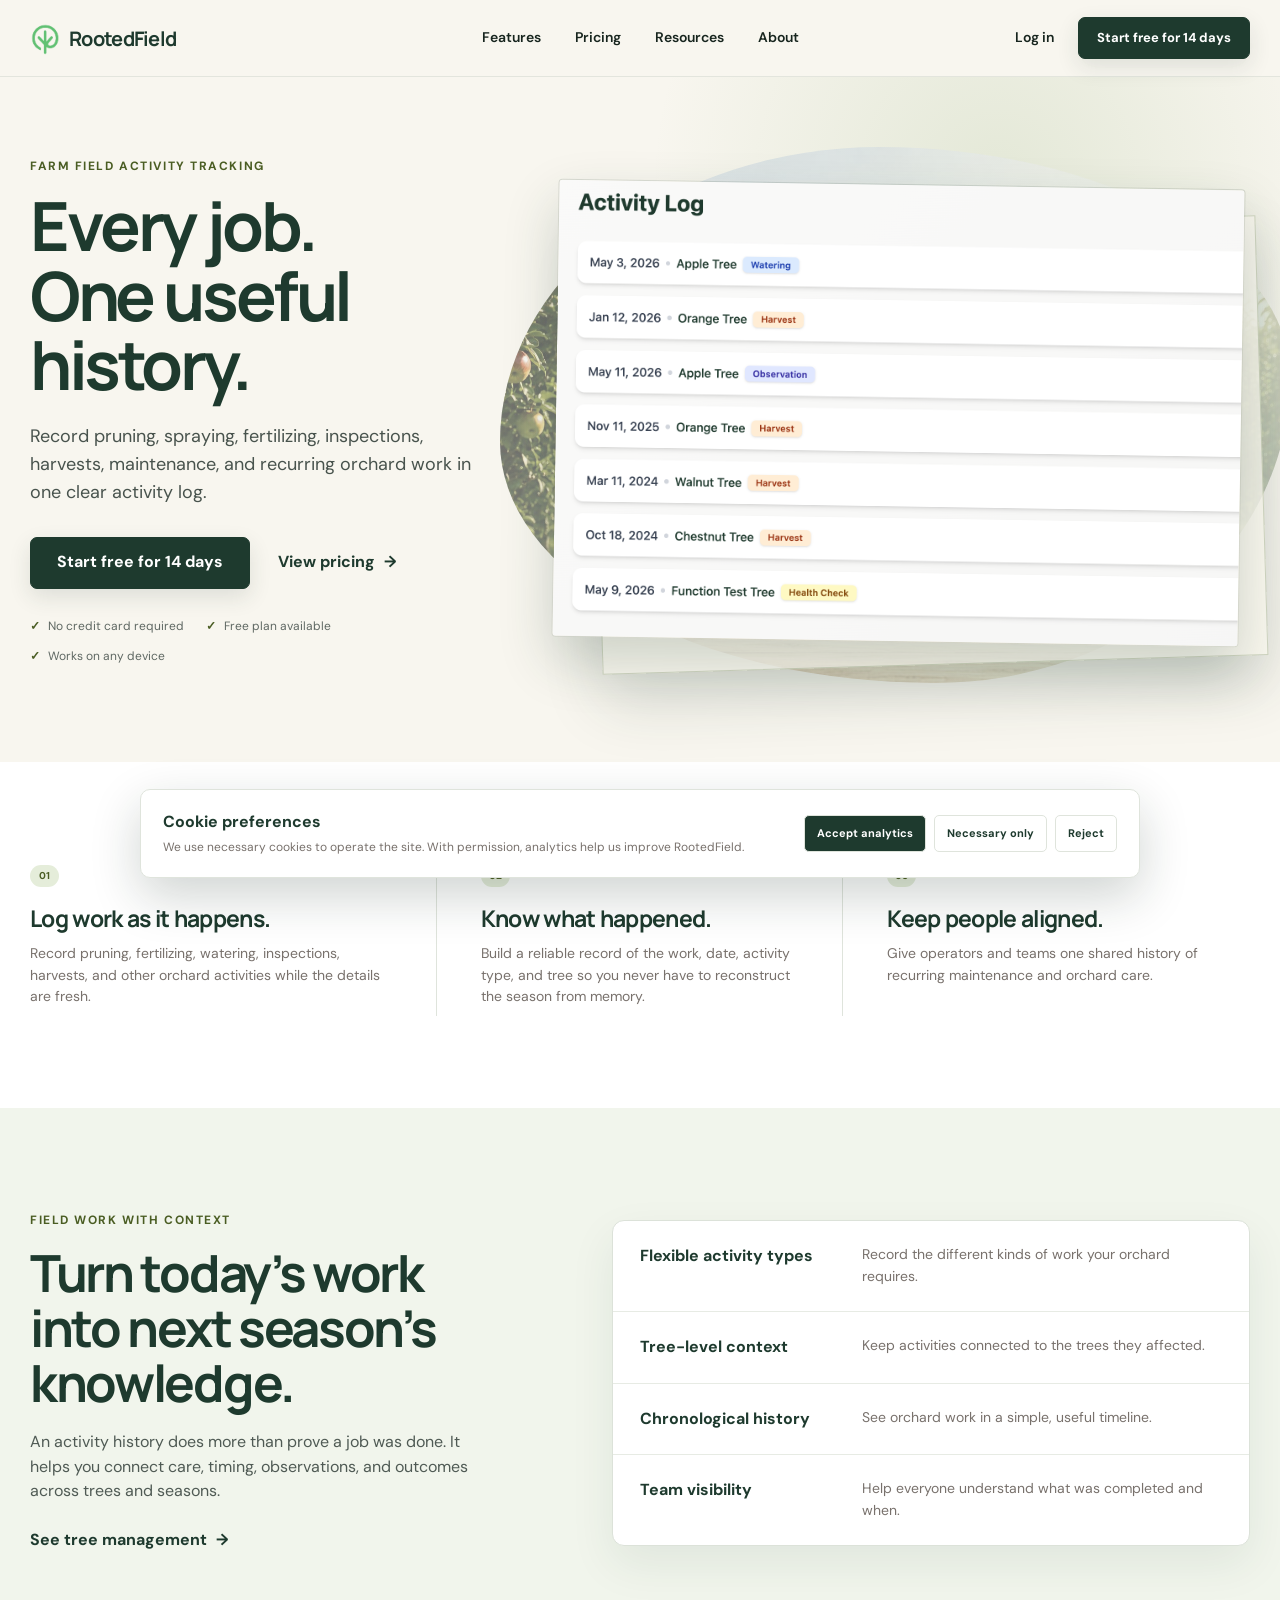
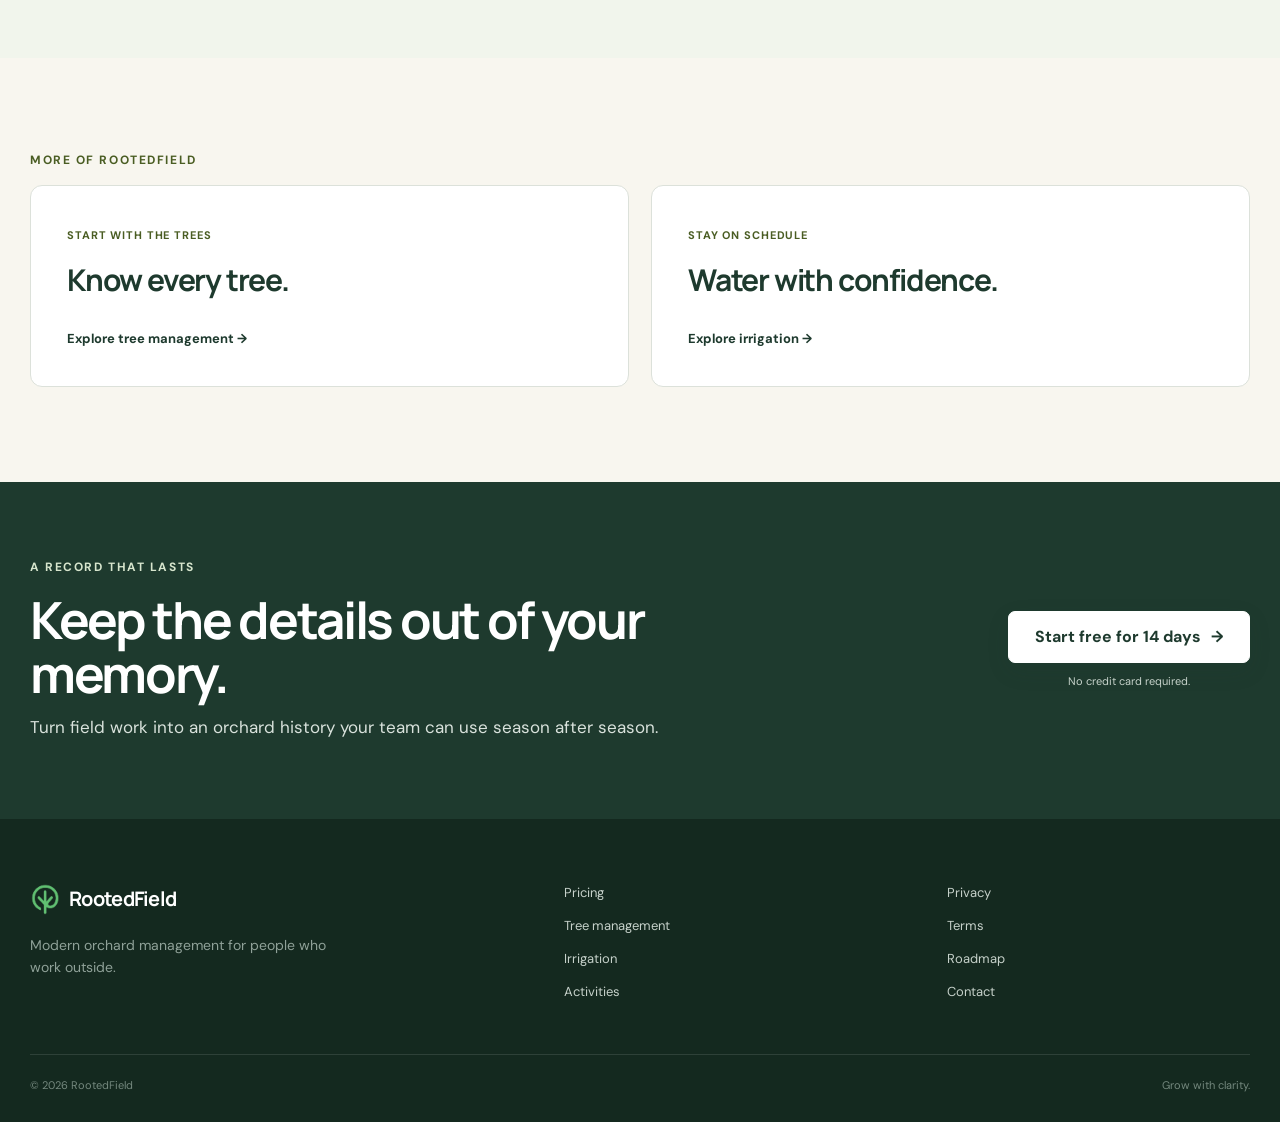
==== commit 9a1752b7: "Refine product screenshot compositions" ====
--- a/farm-field-activity-tracking.html
+++ b/farm-field-activity-tracking.html
@@ -5,14 +5,14 @@
   <title>Farm Field Activity Tracking Software | RootedField</title>
   <meta name="description" content="RootedField helps growers track pruning, spraying, fertilizing, inspections, harvests, and field activity across orchards and farm operations."><meta name="robots" content="index, follow"><meta name="theme-color" content="#1e3a2e"><link rel="canonical" href="https://rootedfield.com/farm-field-activity-tracking.html"><link rel="icon" href="/favicon.ico"><link rel="apple-touch-icon" href="/apple-touch-icon.png">
   <meta property="og:title" content="Farm Field Activity Tracking Software | RootedField"><meta property="og:description" content="Track orchard tasks, field work, maintenance, and tree care activity from one simple platform."><meta property="og:type" content="website"><meta property="og:url" content="https://rootedfield.com/farm-field-activity-tracking.html"><meta property="og:image" content="https://rootedfield.com/farm-field-activity-tracking.png"><meta name="twitter:card" content="summary_large_image"><meta name="twitter:title" content="Farm Field Activity Tracking Software | RootedField"><meta name="twitter:image" content="https://rootedfield.com/farm-field-activity-tracking.png">
-  <link rel="preconnect" href="https://fonts.googleapis.com"><link rel="preconnect" href="https://fonts.gstatic.com" crossorigin><link href="https://fonts.googleapis.com/css2?family=DM+Sans:wght@400;500;600;700&amp;family=Manrope:wght@500;600;700&amp;display=swap" rel="stylesheet"><link rel="stylesheet" href="styles.css"><link rel="stylesheet" href="feature-pages.css">
+  <link rel="preconnect" href="https://fonts.googleapis.com"><link rel="preconnect" href="https://fonts.gstatic.com" crossorigin><link href="https://fonts.googleapis.com/css2?family=DM+Sans:wght@400;500;600;700&amp;family=Manrope:wght@500;600;700&amp;display=swap" rel="stylesheet"><link rel="stylesheet" href="styles.css"><link rel="stylesheet" href="feature-pages.css"><link rel="stylesheet" href="product-compositions.css">
   <script type="application/ld+json">{"@context":"https://schema.org","@type":"SoftwareApplication","name":"RootedField Activity Tracking","applicationCategory":"BusinessApplication","operatingSystem":"Web","url":"https://rootedfield.com/farm-field-activity-tracking.html","description":"Track pruning, spraying, fertilizing, inspections, harvests, and orchard field work.","offers":{"@type":"Offer","price":"0","priceCurrency":"USD","description":"Free plan and 14-day paid-plan trial available."}}</script>
 </head>
-<body class="feature-page">
+<body class="feature-page activity-feature">
   <a class="skip-link" href="#main">Skip to content</a>
   <header class="site-header"><div class="shell header-inner"><a class="brand" href="index.html" aria-label="RootedField home"><img src="logo_only.png" alt=""><span>RootedField</span></a><button class="menu-toggle" type="button" aria-expanded="false" aria-controls="site-nav"><span></span><span></span><span></span><span class="sr-only">Menu</span></button><nav id="site-nav" class="site-nav" aria-label="Primary navigation"><a href="index.html#features" aria-current="page">Features</a><a href="pricing.html">Pricing</a><a href="https://rootedfield.featurebase.app/changelog" target="_blank" rel="noopener noreferrer">Resources</a><a href="index.html#about">About</a></nav><div class="header-actions"><a class="login-link" href="https://app.rootedfield.com">Log in</a><a class="button button-small" href="https://app.rootedfield.com/signup?trial=true" data-cta="activity_header">Start free for 14 days</a></div></div></header>
   <main id="main">
-    <section class="feature-hero"><div class="shell feature-hero-grid"><div class="feature-hero-copy"><p class="eyebrow">Farm field activity tracking</p><h1>Every job.<br>One useful history.</h1><p>Record pruning, spraying, fertilizing, inspections, harvests, maintenance, and recurring orchard work in one clear activity log.</p><div class="button-row"><a class="button" href="https://app.rootedfield.com/signup?trial=true" data-cta="activity_hero">Start free for 14 days</a><a class="text-link" href="pricing.html">View pricing <span aria-hidden="true">→</span></a></div><ul class="proof-list"><li>No credit card required</li><li>Free plan available</li><li>Works on any device</li></ul></div><div class="feature-product-shot activity-shot"><img src="farm-field-activity-tracking.png" alt="RootedField activity log showing watering, harvest, observations, and health checks" width="2398" height="1084"></div></div></section>
+    <section class="feature-hero"><div class="shell feature-hero-grid"><div class="feature-hero-copy"><p class="eyebrow">Farm field activity tracking</p><h1>Every job.<br>One useful history.</h1><p>Record pruning, spraying, fertilizing, inspections, harvests, maintenance, and recurring orchard work in one clear activity log.</p><div class="button-row"><a class="button" href="https://app.rootedfield.com/signup?trial=true" data-cta="activity_hero">Start free for 14 days</a><a class="text-link" href="pricing.html">View pricing <span aria-hidden="true">→</span></a></div><ul class="proof-list"><li>No credit card required</li><li>Free plan available</li><li>Works on any device</li></ul></div><div class="feature-product-shot activity-shot composition-editorial tilt-soft-right"><img src="farm-field-activity-tracking.png" alt="RootedField activity log showing watering, harvest, observations, and health checks" width="2398" height="1084"></div></div></section>
     <section class="feature-proof"><div class="shell feature-proof-grid"><article><span>01</span><h2>Log work as it happens.</h2><p>Record pruning, fertilizing, watering, inspections, harvests, and other orchard activities while the details are fresh.</p></article><article><span>02</span><h2>Know what happened.</h2><p>Build a reliable record of the work, date, activity type, and tree so you never have to reconstruct the season from memory.</p></article><article><span>03</span><h2>Keep people aligned.</h2><p>Give operators and teams one shared history of recurring maintenance and orchard care.</p></article></div></section>
     <section class="feature-deep-dive"><div class="shell deep-dive-grid"><div><p class="eyebrow">Field work with context</p><h2>Turn today’s work into next season’s knowledge.</h2><p>An activity history does more than prove a job was done. It helps you connect care, timing, observations, and outcomes across trees and seasons.</p><a class="text-link" href="tree-management.html">See tree management <span aria-hidden="true">→</span></a></div><dl class="detail-list"><div><dt>Flexible activity types</dt><dd>Record the different kinds of work your orchard requires.</dd></div><div><dt>Tree-level context</dt><dd>Keep activities connected to the trees they affected.</dd></div><div><dt>Chronological history</dt><dd>See orchard work in a simple, useful timeline.</dd></div><div><dt>Team visibility</dt><dd>Help everyone understand what was completed and when.</dd></div></dl></div></section>
     <section class="related-features"><div class="shell"><p class="eyebrow">More of RootedField</p><div class="related-grid"><a href="tree-management.html"><span>Start with the trees</span><h2>Know every tree.</h2><b>Explore tree management →</b></a><a href="orchard-irrigation-management.html"><span>Stay on schedule</span><h2>Water with confidence.</h2><b>Explore irrigation →</b></a></div></div></section>
--- a/product-compositions.css
+++ b/product-compositions.css
@@ -0,0 +1,124 @@
+/* Editorial product imagery: alternate contextual crops with structured, flat modules. */
+.composition-editorial,
+.composition-modular {
+  position: relative;
+  isolation: isolate;
+  overflow: visible;
+  border: 0;
+  border-radius: 0;
+  background: transparent;
+  box-shadow: none;
+}
+
+.composition-editorial::before {
+  content: "";
+  position: absolute;
+  z-index: -2;
+  inset: -8% -7% -9% -8%;
+  border-radius: 48% 52% 45% 55% / 55% 43% 57% 45%;
+  background:
+    linear-gradient(122deg, rgba(251, 248, 238, .38), rgba(226, 235, 214, .88)),
+    url("hero-orchard.jpg") center / cover;
+  filter: saturate(.72);
+}
+
+.composition-editorial::after {
+  content: "";
+  position: absolute;
+  z-index: -1;
+  inset: 9% -3% -5% 6%;
+  border: 1px solid rgba(103, 127, 76, .28);
+  background: rgba(250, 248, 239, .78);
+  box-shadow: 0 28px 62px rgba(30, 58, 46, .16);
+  transform: rotate(var(--backing-tilt, -1.8deg));
+}
+
+.composition-editorial img {
+  display: block;
+  border: 1px solid rgba(50, 72, 59, .18);
+  border-radius: 4px;
+  box-shadow: 0 24px 54px rgba(30, 58, 46, .2);
+  transform: rotate(var(--shot-tilt, 1.8deg));
+  transform-origin: center;
+}
+
+.tilt-right { --shot-tilt: 1.8deg; --mobile-shot-tilt: .7deg; --backing-tilt: -1.25deg; }
+.tilt-left { --shot-tilt: -1.55deg; --mobile-shot-tilt: -.6deg; --backing-tilt: 1.15deg; }
+.tilt-soft-right { --shot-tilt: .9deg; --mobile-shot-tilt: .35deg; --backing-tilt: -1.7deg; }
+.tilt-soft-left { --shot-tilt: -.85deg; --mobile-shot-tilt: -.35deg; --backing-tilt: 1.55deg; }
+
+.composition-modular {
+  padding: clamp(18px, 2.4vw, 34px);
+  border-top: 1px solid rgba(92, 117, 68, .55);
+  border-bottom: 1px solid rgba(92, 117, 68, .22);
+  background:
+    linear-gradient(90deg, rgba(229, 237, 218, .88) 0 17%, rgba(247, 246, 238, .96) 17% 100%);
+}
+
+.composition-modular::before {
+  content: "";
+  position: absolute;
+  top: -10px;
+  right: 7%;
+  width: 30%;
+  height: 3px;
+  background: var(--olive);
+}
+
+.composition-modular::after {
+  content: "";
+  position: absolute;
+  right: -12px;
+  bottom: 8%;
+  width: 42%;
+  height: 28%;
+  z-index: -1;
+  background: #dfe9d2;
+}
+
+.composition-modular img {
+  display: block;
+  border: 1px solid rgba(50, 72, 59, .17);
+  border-radius: 3px;
+  box-shadow: 0 14px 34px rgba(30, 58, 46, .12);
+}
+
+/* Homepage story rhythm. */
+.product-story .composition-editorial { margin: 18px 8px 20px; }
+.product-story .composition-modular { margin-inline: 0 12px; }
+
+/* Feature-page hero variants continue the same alternating visual language. */
+.feature-product-shot.composition-editorial,
+.feature-product-shot.composition-modular {
+  overflow: visible;
+}
+
+.feature-product-shot.composition-editorial img,
+.feature-product-shot.composition-modular img {
+  width: 100%;
+  height: 100%;
+  object-fit: cover;
+}
+
+.tree-feature .feature-product-shot { margin: 20px 8px; }
+.activity-feature .feature-product-shot { margin: 20px 8px; }
+.irrigation-feature .feature-product-shot { margin-right: 10px; }
+
+@media (max-width: 720px) {
+  .composition-editorial,
+  .product-story .composition-editorial,
+  .tree-feature .feature-product-shot,
+  .activity-feature .feature-product-shot {
+    margin: 12px 4px 18px;
+  }
+
+  .composition-editorial::before { inset: -5% -3% -7%; }
+  .composition-editorial::after { inset: 7% -1% -3% 4%; }
+  .composition-editorial img { transform: rotate(var(--mobile-shot-tilt, .35deg)); }
+  .composition-modular { padding: 15px; }
+  .composition-modular::after { right: -5px; }
+}
+
+@media (prefers-reduced-motion: reduce) {
+  .composition-editorial img { transform: none; }
+}
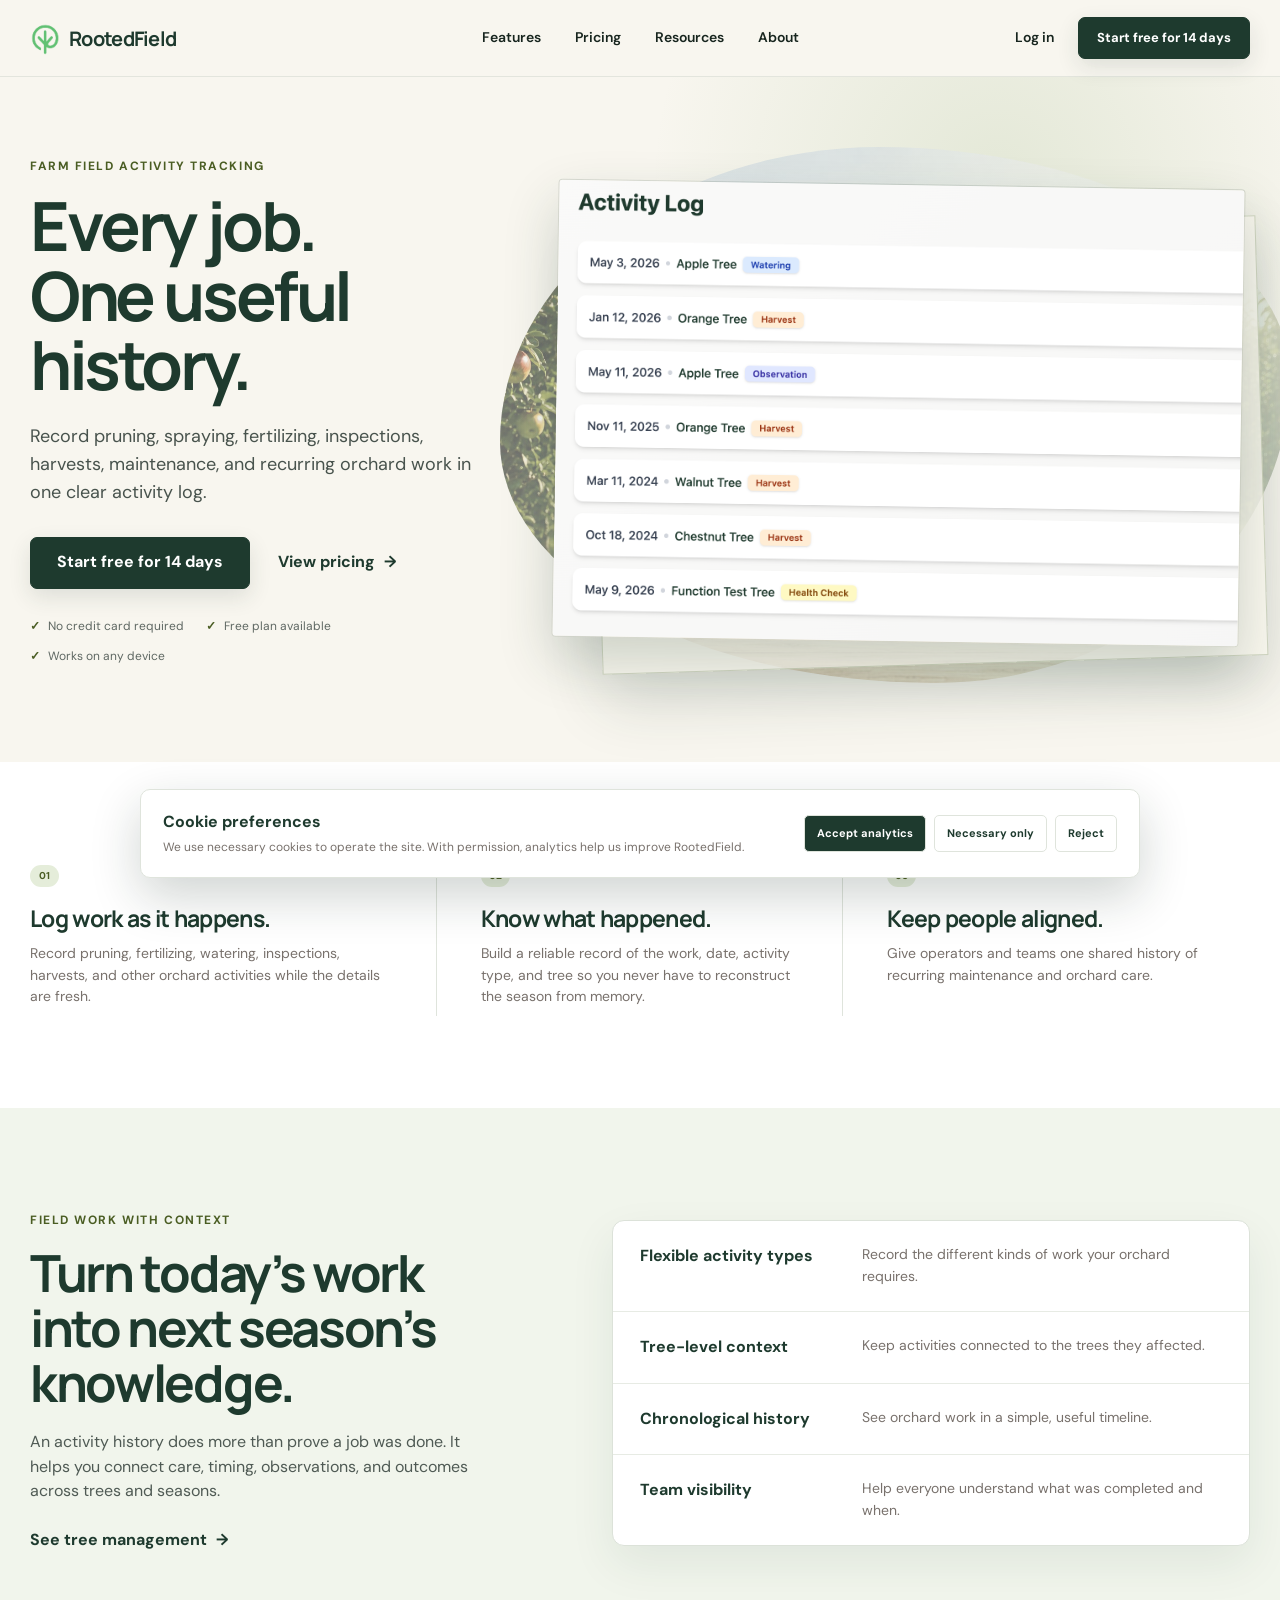
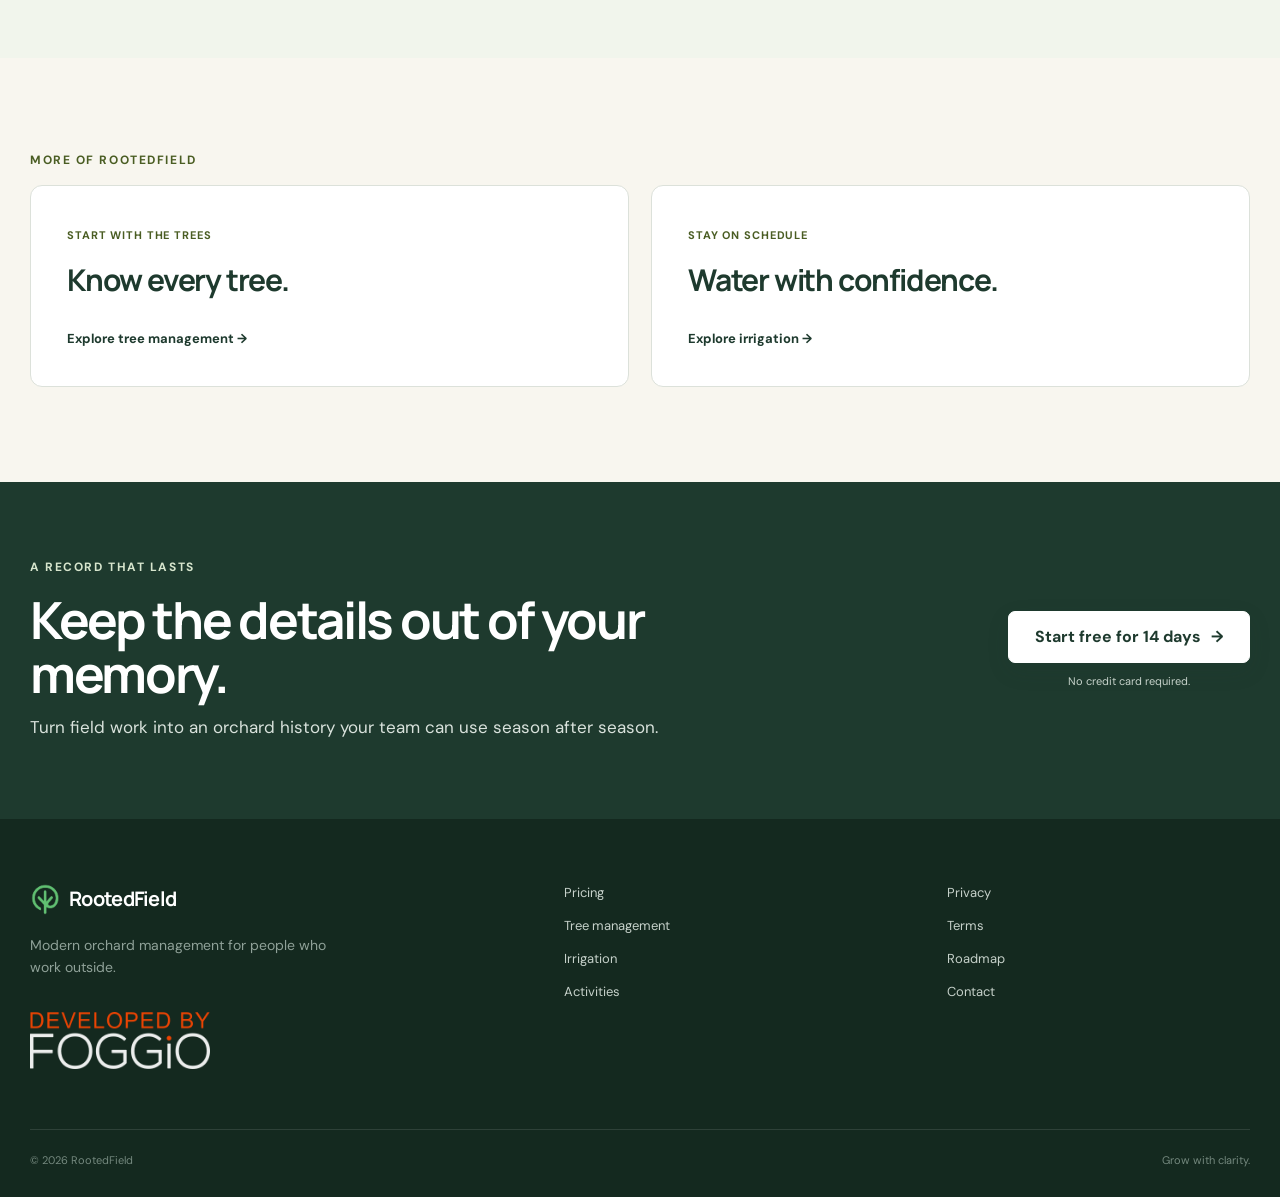
==== commit 529c56fc: "Add FOGGiO credit to marketing footer" ====
--- a/farm-field-activity-tracking.html
+++ b/farm-field-activity-tracking.html
@@ -18,7 +18,7 @@
     <section class="related-features"><div class="shell"><p class="eyebrow">More of RootedField</p><div class="related-grid"><a href="tree-management.html"><span>Start with the trees</span><h2>Know every tree.</h2><b>Explore tree management →</b></a><a href="orchard-irrigation-management.html"><span>Stay on schedule</span><h2>Water with confidence.</h2><b>Explore irrigation →</b></a></div></div></section>
     <section class="final-cta"><div class="shell final-cta-inner"><div><p class="eyebrow light">A record that lasts</p><h2>Keep the details out of your memory.</h2><p>Turn field work into an orchard history your team can use season after season.</p></div><div><a class="button button-light" href="https://app.rootedfield.com/signup?trial=true" data-cta="activity_final">Start free for 14 days <span aria-hidden="true">→</span></a><small>No credit card required.</small></div></div></section>
   </main>
-  <footer class="site-footer"><div class="shell footer-grid"><div><a class="brand footer-brand" href="index.html"><img src="logo_only.png" alt=""><span>RootedField</span></a><p>Modern orchard management for people who work outside.</p></div><nav aria-label="Footer navigation"><a href="pricing.html">Pricing</a><a href="tree-management.html">Tree management</a><a href="orchard-irrigation-management.html">Irrigation</a><a href="farm-field-activity-tracking.html">Activities</a></nav><nav aria-label="Legal and support"><a href="privacy.html">Privacy</a><a href="terms.html">Terms</a><a href="https://rootedfield.featurebase.app/roadmap" target="_blank" rel="noopener noreferrer">Roadmap</a><a href="mailto:support@rootedfield.com">Contact</a></nav></div><div class="shell footer-bottom"><span>© <span id="year"></span> RootedField</span><span>Grow with clarity.</span></div></footer>
+  <footer class="site-footer"><div class="shell footer-grid"><div><a class="brand footer-brand" href="index.html"><img src="logo_only.png" alt=""><span>RootedField</span></a><p>Modern orchard management for people who work outside.</p><a class="footer-foggio" href="https://fogg.io" target="_blank" rel="noopener noreferrer" aria-label="Developed by FOGGiO — visit fogg.io"><img src="foggio_app_white.png" alt="Developed by FOGGiO" width="840" height="264" loading="lazy"></a></div><nav aria-label="Footer navigation"><a href="pricing.html">Pricing</a><a href="tree-management.html">Tree management</a><a href="orchard-irrigation-management.html">Irrigation</a><a href="farm-field-activity-tracking.html">Activities</a></nav><nav aria-label="Legal and support"><a href="privacy.html">Privacy</a><a href="terms.html">Terms</a><a href="https://rootedfield.featurebase.app/roadmap" target="_blank" rel="noopener noreferrer">Roadmap</a><a href="mailto:support@rootedfield.com">Contact</a></nav></div><div class="shell footer-bottom"><span>© <span id="year"></span> RootedField</span><span>Grow with clarity.</span></div></footer>
   <div id="cookie-consent-banner" class="cookie-banner" hidden><div><strong>Cookie preferences</strong><p>We use necessary cookies to operate the site. With permission, analytics help us improve RootedField.</p></div><div class="cookie-actions"><button onclick="acceptAnalytics()">Accept analytics</button><button onclick="acceptNecessaryOnly()">Necessary only</button><button onclick="rejectCookies()">Reject</button></div></div>
   <script src="consent.js"></script><script src="script.js"></script>
 </body>
--- a/styles.css
+++ b/styles.css
@@ -3,12 +3,12 @@
 .hero{padding:64px 0 72px;background:radial-gradient(circle at 76% 20%,rgba(135,169,107,.14),transparent 28%),var(--ivory);overflow:hidden}.hero-grid{display:grid;grid-template-columns:.82fr 1.18fr;gap:64px;align-items:center}.eyebrow{margin:0 0 18px;color:var(--olive);font-size:12px;line-height:1.2;font-weight:700;letter-spacing:.13em;text-transform:uppercase}.hero h1,.feature h2,.section-heading h2,.scale-content h2,.faq-grid h2,.final-cta h2{font-family:"Manrope",sans-serif;letter-spacing:-.045em}.hero h1{font-size:clamp(48px,5vw,72px);line-height:1.02;margin:0 0 24px;color:var(--forest)}.lede{max-width:520px;margin:0 0 32px;color:#3f4944;font-size:18px}.button-row{display:flex;align-items:center;gap:28px}.text-link{font-weight:700;color:var(--forest);white-space:nowrap}.text-link span{display:inline-block;margin-left:5px;transition:transform .2s}.text-link:hover span{transform:translateX(4px)}.proof-list{display:flex;flex-wrap:wrap;gap:12px 22px;margin:28px 0 0;padding:0;list-style:none;color:#5f6863;font-size:12px}.proof-list li:before{content:"✓";margin-right:8px;color:var(--olive);font-weight:700}.hero-visual{position:relative;min-width:0}.hero-image-wrap{position:relative;overflow:hidden;border:1px solid rgba(30,58,46,.15);border-radius:18px;background:#dce4d4;box-shadow:0 28px 70px rgba(30,58,46,.2)}.hero-image-wrap:after{content:"";position:absolute;inset:0;box-shadow:inset 0 0 0 1px rgba(255,255,255,.42);border-radius:inherit;pointer-events:none}.hero-image-wrap img{width:100%;aspect-ratio:1.43;object-fit:cover;object-position:center}.product-label{position:absolute;right:-18px;bottom:26px;display:flex;align-items:center;gap:12px;padding:12px 16px;background:rgba(255,255,255,.94);border:1px solid #e6e9e2;border-radius:9px;box-shadow:0 12px 30px rgba(30,58,46,.18);font-size:11px;color:var(--stone)}.product-label strong{display:block;color:var(--forest);font-size:12px}.live-dot{width:9px;height:9px;border-radius:50%;background:var(--sage);box-shadow:0 0 0 5px rgba(135,169,107,.16)}
 .capabilities{background:#fff;border-block:1px solid var(--line)}.capability-row{display:grid;grid-template-columns:repeat(5,1fr);min-height:102px;align-items:center}.capability-row a{display:flex;align-items:center;justify-content:center;gap:14px;min-width:0;padding:16px;border-right:1px solid #edf0eb}.capability-row a:last-child{border-right:0}.capability-row svg{width:28px;height:28px;fill:none;stroke:var(--forest);stroke-width:1.4;stroke-linecap:round;stroke-linejoin:round;flex:none}.capability-row span{font-size:13px;font-weight:700;color:var(--forest)}.capability-row small{display:block;margin-bottom:2px;color:var(--stone);font-size:10px;font-weight:500;white-space:nowrap}
 .feature{padding:92px 0;background:#fff;overflow:hidden}.feature-warm{background:var(--ivory)}.feature-pale{background:var(--pale)}.feature-grid{display:grid;grid-template-columns:minmax(0,1.18fr) minmax(290px,.82fr);align-items:center;gap:86px}.feature-grid:not(.visual-first){grid-template-columns:minmax(290px,.82fr) minmax(0,1.18fr)}.feature-copy{max-width:440px}.section-number{display:inline-flex;align-items:center;justify-content:center;width:29px;height:22px;margin-bottom:17px;border-radius:20px;background:#e5edda;color:var(--olive);font-size:11px;font-weight:700}.feature h2{margin:0 0 18px;color:var(--forest);font-size:clamp(34px,3.4vw,49px);line-height:1.08}.feature-copy>p{margin:0 0 22px;color:#505a55;font-size:16px}.feature-copy .quiet-emphasis{color:var(--forest);font-weight:700}.screenshot-frame{position:relative;overflow:hidden;border:1px solid #d9ded7;border-radius:var(--radius);background:#fff;box-shadow:0 24px 50px rgba(30,58,46,.13)}.screenshot-frame img{width:100%;height:100%;object-fit:cover}.screenshot-trees{aspect-ratio:1.52}.screenshot-trees img{object-position:left top}.screenshot-activity{aspect-ratio:1.55}.screenshot-activity img{object-position:left top}.screenshot-water{aspect-ratio:1.48}.screenshot-water img{object-position:center top}.map-visual{position:relative;overflow:hidden;aspect-ratio:1.5;border-radius:var(--radius);box-shadow:0 24px 55px rgba(30,58,46,.18)}.map-visual img{width:100%;height:100%;object-fit:cover;object-position:center}.map-caption{position:absolute;right:20px;bottom:20px;max-width:230px;padding:16px 18px;background:rgba(255,255,255,.94);border-radius:8px;box-shadow:0 8px 30px rgba(30,58,46,.2)}.map-caption span{display:block;margin-bottom:3px;color:var(--olive);font-size:10px;font-weight:700;text-transform:uppercase;letter-spacing:.08em}.map-caption strong{font-size:14px;color:var(--forest)}.mini-flow{display:flex;flex-wrap:wrap;gap:10px 25px;margin:32px 0 0;padding:0;list-style:none;color:var(--forest);font-size:12px;font-weight:700}.mini-flow li{position:relative}.mini-flow li:not(:last-child):after{content:"→";position:absolute;left:calc(100% + 8px);color:var(--sage)}
-.how-it-works{padding:100px 0;background:#fff}.section-heading{text-align:center;max-width:720px;margin:0 auto 54px}.section-heading h2{margin:0;color:var(--forest);font-size:clamp(36px,4vw,52px);line-height:1.08}.section-heading>p:not(.eyebrow){color:var(--stone);font-size:17px}.steps{display:grid;grid-template-columns:repeat(3,1fr);gap:70px;margin:0;padding:0;list-style:none}.steps li{position:relative;display:grid;grid-template-columns:68px 1fr;gap:20px;align-items:start}.steps li:not(:last-child):after{content:"→";position:absolute;right:-44px;top:24px;color:var(--sage);font-size:25px}.step-icon{display:grid;place-items:center;width:68px;height:68px;border-radius:50%;background:var(--pale)}.step-icon svg{width:32px;height:32px;fill:none;stroke:var(--forest);stroke-width:1.35;stroke-linecap:round;stroke-linejoin:round}.step-number{font-size:11px;font-weight:700;color:var(--olive)}.steps h3{margin:2px 0 5px;color:var(--forest);font-size:16px}.steps p{margin:0;color:var(--stone);font-size:13px}.center-cta{display:flex;flex-direction:column;align-items:center;gap:10px;margin-top:55px}.center-cta small,.final-cta small{color:var(--stone);font-size:11px}
+.how-it-works{padding:100px 0;background:#fff}.section-heading{text-align:center;max-width:720px;margin:0 auto 54px}.section-heading h2{margin:0;color:var(--forest);font-size:clamp(36px,4vw,52px);line-height:1.08}.section-heading>p:not(.eyebrow){color:var(--stone);font-size:17px}.steps{display:grid;grid-template-columns:repeat(3,1fr);gap:70px;margin:0;padding:0;list-style:none}.steps li{position:relative;display:grid;grid-template-columns:68px 1fr;gap:20px;align-items:start}.steps li:not(:last-child):after{content:"→";position:absolute;right:-35px;top:34px;color:var(--sage);font-size:30px;line-height:1;transform:translate(50%,-50%)}.step-icon{display:grid;place-items:center;width:68px;height:68px;border-radius:50%;background:var(--pale)}.step-icon svg{width:32px;height:32px;fill:none;stroke:var(--forest);stroke-width:1.35;stroke-linecap:round;stroke-linejoin:round}.step-number{font-size:11px;font-weight:700;color:var(--olive)}.steps h3{margin:2px 0 5px;color:var(--forest);font-size:16px}.steps p{margin:0;color:var(--stone);font-size:13px}.center-cta{display:flex;flex-direction:column;align-items:center;gap:10px;margin-top:55px}.center-cta small,.final-cta small{color:var(--stone);font-size:11px}
 .scale-section{position:relative;min-height:530px;display:flex;align-items:center;background:url('hero-rootedfield.png') center 58%/cover no-repeat;color:#fff}.scale-overlay{position:absolute;inset:0;background:linear-gradient(90deg,rgba(18,40,31,.9),rgba(18,40,31,.58) 55%,rgba(18,40,31,.22))}.scale-content{position:relative;z-index:1}.eyebrow.light{color:#d7e5cd}.scale-content h2{max-width:650px;margin:0 0 18px;font-size:clamp(42px,5vw,64px);line-height:1.04}.scale-content>p:not(.eyebrow){max-width:580px;margin:0;color:#eef3eb;font-size:18px}.scale-count{display:flex;align-items:center;gap:17px;margin-top:38px;font-weight:700}.scale-count i{width:48px;height:1px;background:rgba(255,255,255,.55)}
 .pricing-section{padding:100px 0;background:var(--ivory)}.pricing-grid{display:grid;grid-template-columns:repeat(3,1fr);gap:22px;align-items:stretch}.price-card{position:relative;display:flex;flex-direction:column;padding:34px;border:1px solid #dfe3dc;border-radius:12px;background:#fff}.price-card.featured{border:2px solid var(--olive);box-shadow:0 18px 45px rgba(30,58,46,.12)}.popular{position:absolute;top:0;right:24px;transform:translateY(-50%);padding:5px 10px;border-radius:20px;background:var(--olive);color:#fff;font-size:10px;font-weight:700;text-transform:uppercase;letter-spacing:.06em}.plan-name{margin:0;color:var(--olive);font-weight:700}.price-card h3{margin:8px 0 12px;color:var(--forest);font-family:"Manrope",sans-serif;font-size:40px;letter-spacing:-.04em}.price-card h3 small{font-size:14px;color:var(--stone);font-weight:500;letter-spacing:0}.price-card>p:not(.plan-name){min-height:50px;margin:0;color:var(--stone);font-size:14px}.price-card ul{margin:25px 0 30px;padding:0;list-style:none}.price-card li{margin:10px 0;font-size:14px}.price-card li:before{content:"✓";margin-right:9px;color:var(--olive);font-weight:700}.price-card .button{margin-top:auto}.button-outline{color:var(--forest);background:transparent}.button-outline:hover{color:#fff}.pricing-note{text-align:center;margin:26px 0 0;color:var(--stone);font-size:13px}.pricing-note a{text-decoration:underline;color:var(--forest)}
 .faq-section{padding:105px 0;background:#fff}.faq-grid{display:grid;grid-template-columns:.7fr 1.3fr;gap:100px}.faq-grid h2{margin:0;color:var(--forest);font-size:42px;line-height:1.08}.faq-intro{color:var(--stone)}.faq-intro a{text-decoration:underline;color:var(--forest)}.faq-list details{border-bottom:1px solid var(--line)}.faq-list summary{position:relative;padding:22px 40px 22px 0;color:var(--forest);font-weight:700;cursor:pointer;list-style:none}.faq-list summary::-webkit-details-marker{display:none}.faq-list summary:after{content:"+";position:absolute;right:5px;font-size:22px;font-weight:400}.faq-list details[open] summary:after{content:"−"}.faq-list details p{margin:0;padding:0 50px 22px 0;color:var(--stone);font-size:14px}
 .final-cta{padding:78px 0;background:var(--forest);color:#fff}.final-cta-inner{display:grid;grid-template-columns:1fr auto;align-items:center;gap:60px}.final-cta h2{max-width:760px;margin:0 0 14px;font-size:clamp(36px,4vw,54px);line-height:1.05}.final-cta p:not(.eyebrow){margin:0;color:#d9e2dc;font-size:17px}.final-cta-inner>div:last-child{display:flex;flex-direction:column;align-items:center;gap:10px}.button-light{background:#fff;border-color:#fff;color:var(--forest)}.button-light:hover{background:#eff4eb;color:var(--forest)}.final-cta small{color:#c7d3cb}
-.site-footer{padding:64px 0 28px;background:#14291f;color:#c6d1ca}.footer-grid{display:grid;grid-template-columns:1.5fr 1fr 1fr;gap:80px}.footer-brand img{filter:brightness(0) invert(1);opacity:.9}.footer-grid p{max-width:320px;color:#8fa198;font-size:14px}.footer-grid nav{display:flex;flex-direction:column;gap:13px;font-size:13px}.footer-grid nav a:hover{color:#fff}.footer-bottom{display:flex;justify-content:space-between;margin-top:52px;padding-top:22px;border-top:1px solid rgba(255,255,255,.11);color:#74887e;font-size:11px}.cookie-banner{position:fixed;z-index:100;left:22px;right:22px;bottom:22px;display:flex;align-items:center;justify-content:space-between;gap:25px;max-width:1000px;margin:auto;padding:20px 22px;border:1px solid var(--line);border-radius:10px;background:#fff;box-shadow:0 18px 50px rgba(20,41,31,.2)}.cookie-banner[hidden]{display:none}.cookie-banner strong{color:var(--forest)}.cookie-banner p{margin:4px 0 0;color:var(--stone);font-size:12px}.cookie-actions{display:flex;gap:8px;flex:none}.cookie-actions button{padding:9px 12px;border:1px solid var(--line);border-radius:5px;background:#fff;color:var(--forest);font-size:11px;font-weight:700;cursor:pointer}.cookie-actions button:first-child{background:var(--forest);color:#fff}.svg-sprite{position:absolute;width:0;height:0;overflow:hidden}
+.site-footer{padding:64px 0 28px;background:#14291f;color:#c6d1ca}.footer-grid{display:grid;grid-template-columns:1.5fr 1fr 1fr;gap:80px}.footer-brand img{filter:brightness(0) invert(1);opacity:.9}.footer-grid p{max-width:320px;color:#8fa198;font-size:14px}.footer-foggio{display:inline-block;margin-top:20px}.footer-foggio img{display:block;width:180px;height:auto;opacity:.92;transition:opacity .2s ease}.footer-foggio:hover img,.footer-foggio:focus-visible img{opacity:1}.footer-foggio:focus-visible{outline:2px solid #fff;outline-offset:6px;border-radius:2px}.footer-grid nav{display:flex;flex-direction:column;gap:13px;font-size:13px}.footer-grid nav a:hover{color:#fff}.footer-bottom{display:flex;justify-content:space-between;margin-top:52px;padding-top:22px;border-top:1px solid rgba(255,255,255,.11);color:#74887e;font-size:11px}.cookie-banner{position:fixed;z-index:100;left:22px;right:22px;bottom:22px;display:flex;align-items:center;justify-content:space-between;gap:25px;max-width:1000px;margin:auto;padding:20px 22px;border:1px solid var(--line);border-radius:10px;background:#fff;box-shadow:0 18px 50px rgba(20,41,31,.2)}.cookie-banner[hidden]{display:none}.cookie-banner strong{color:var(--forest)}.cookie-banner p{margin:4px 0 0;color:var(--stone);font-size:12px}.cookie-actions{display:flex;gap:8px;flex:none}.cookie-actions button{padding:9px 12px;border:1px solid var(--line);border-radius:5px;background:#fff;color:var(--forest);font-size:11px;font-weight:700;cursor:pointer}.cookie-actions button:first-child{background:var(--forest);color:#fff}.svg-sprite{position:absolute;width:0;height:0;overflow:hidden}
 @media(max-width:980px){.header-inner{grid-template-columns:1fr auto}.header-actions{display:none}.menu-toggle{display:block}.site-nav{position:absolute;left:0;right:0;top:76px;display:none;flex-direction:column;align-items:stretch;gap:0;padding:12px 24px 22px;background:var(--ivory);border-bottom:1px solid var(--line)}.site-nav.open{display:flex}.site-nav a{padding:12px 0}.hero-grid{grid-template-columns:1fr;gap:42px}.hero-copy{max-width:680px}.capability-row{overflow-x:auto;grid-template-columns:repeat(5,210px);justify-content:start}.feature-grid,.feature-grid:not(.visual-first){gap:46px}.steps{gap:35px}.steps li{grid-template-columns:55px 1fr;gap:13px}.step-icon{width:55px;height:55px}.steps li:not(:last-child):after{display:none}.faq-grid{gap:55px}.footer-grid{gap:45px}}
 @media(max-width:720px){.shell{width:min(calc(100% - 32px),var(--shell))}.site-header{position:relative}.header-inner{height:68px}.site-nav{top:68px}.brand img{width:140px}.hero{padding:44px 0 54px}.hero h1{font-size:47px}.lede{font-size:16px}.button-row{align-items:flex-start;flex-direction:column;gap:18px}.proof-list{gap:8px 14px}.product-label{right:10px;bottom:10px}.feature{padding:70px 0}.feature-grid,.feature-grid:not(.visual-first){display:flex;flex-direction:column;gap:36px}.feature-grid:not(.visual-first) .feature-copy{order:0}.feature-grid:not(.visual-first)>:not(.feature-copy){order:1}.feature-copy{max-width:none}.feature h2{font-size:38px}.screenshot-frame,.map-visual{width:100%}.screenshot-trees{aspect-ratio:1.15}.screenshot-activity{aspect-ratio:1.2}.screenshot-water{aspect-ratio:1.2}.steps{grid-template-columns:1fr;gap:30px;max-width:440px;margin:auto}.how-it-works,.pricing-section,.faq-section{padding:75px 0}.scale-section{min-height:500px}.scale-count{font-size:13px;gap:8px}.scale-count i{width:20px}.pricing-grid{grid-template-columns:1fr;gap:18px}.price-card>p:not(.plan-name){min-height:0}.faq-grid{grid-template-columns:1fr;gap:30px}.faq-grid h2{font-size:38px}.final-cta-inner{grid-template-columns:1fr;gap:32px}.final-cta-inner>div:last-child{align-items:flex-start}.footer-grid{grid-template-columns:1fr 1fr;gap:35px}.footer-grid>div{grid-column:1/-1}.cookie-banner{left:12px;right:12px;bottom:12px;flex-direction:column;align-items:stretch}.cookie-actions{flex-wrap:wrap}}
 @media(prefers-reduced-motion:reduce){html{scroll-behavior:auto}*,*:before,*:after{animation-duration:.01ms!important;transition-duration:.01ms!important}}
--- a/product-compositions.css
+++ b/product-compositions.css
@@ -122,3 +122,23 @@
 @media (prefers-reduced-motion: reduce) {
   .composition-editorial img { transform: none; }
 }
+
+/* Weather demo retains its full frame and loads only when the visitor plays it. */
+.capability-row-weather { grid-template-columns: repeat(6, minmax(0, 1fr)); }
+.capability-row-weather a { padding-inline: 10px; gap: 10px; }
+#weather { scroll-margin-top: 96px; }
+.weather-visual { min-width: 0; width: 100%; margin: 0; }
+.weather-visual video { display: block; width: 100%; height: auto; aspect-ratio: 4046 / 2062; background: #fff; }
+.weather-visual figcaption, .weather-transcript { margin-top: 14px; color: #505a55; font-size: 13px; }
+.weather-transcript summary { cursor: pointer; color: var(--forest); font-weight: 700; }
+.weather-highlights { padding-left: 20px; margin: 0 0 22px; color: #505a55; font-size: 15px; }
+.weather-highlights li + li { margin-top: 12px; }
+.weather-highlights strong { color: var(--forest); }
+.feature-copy .weather-note { font-size: 13px; }
+@media (max-width: 980px) {
+  .capability-row-weather { grid-template-columns: repeat(6, 210px); }
+}
+@media (max-width: 720px) {
+  #weather .feature-copy { order: 0; }
+  #weather .weather-visual { order: 1; }
+}
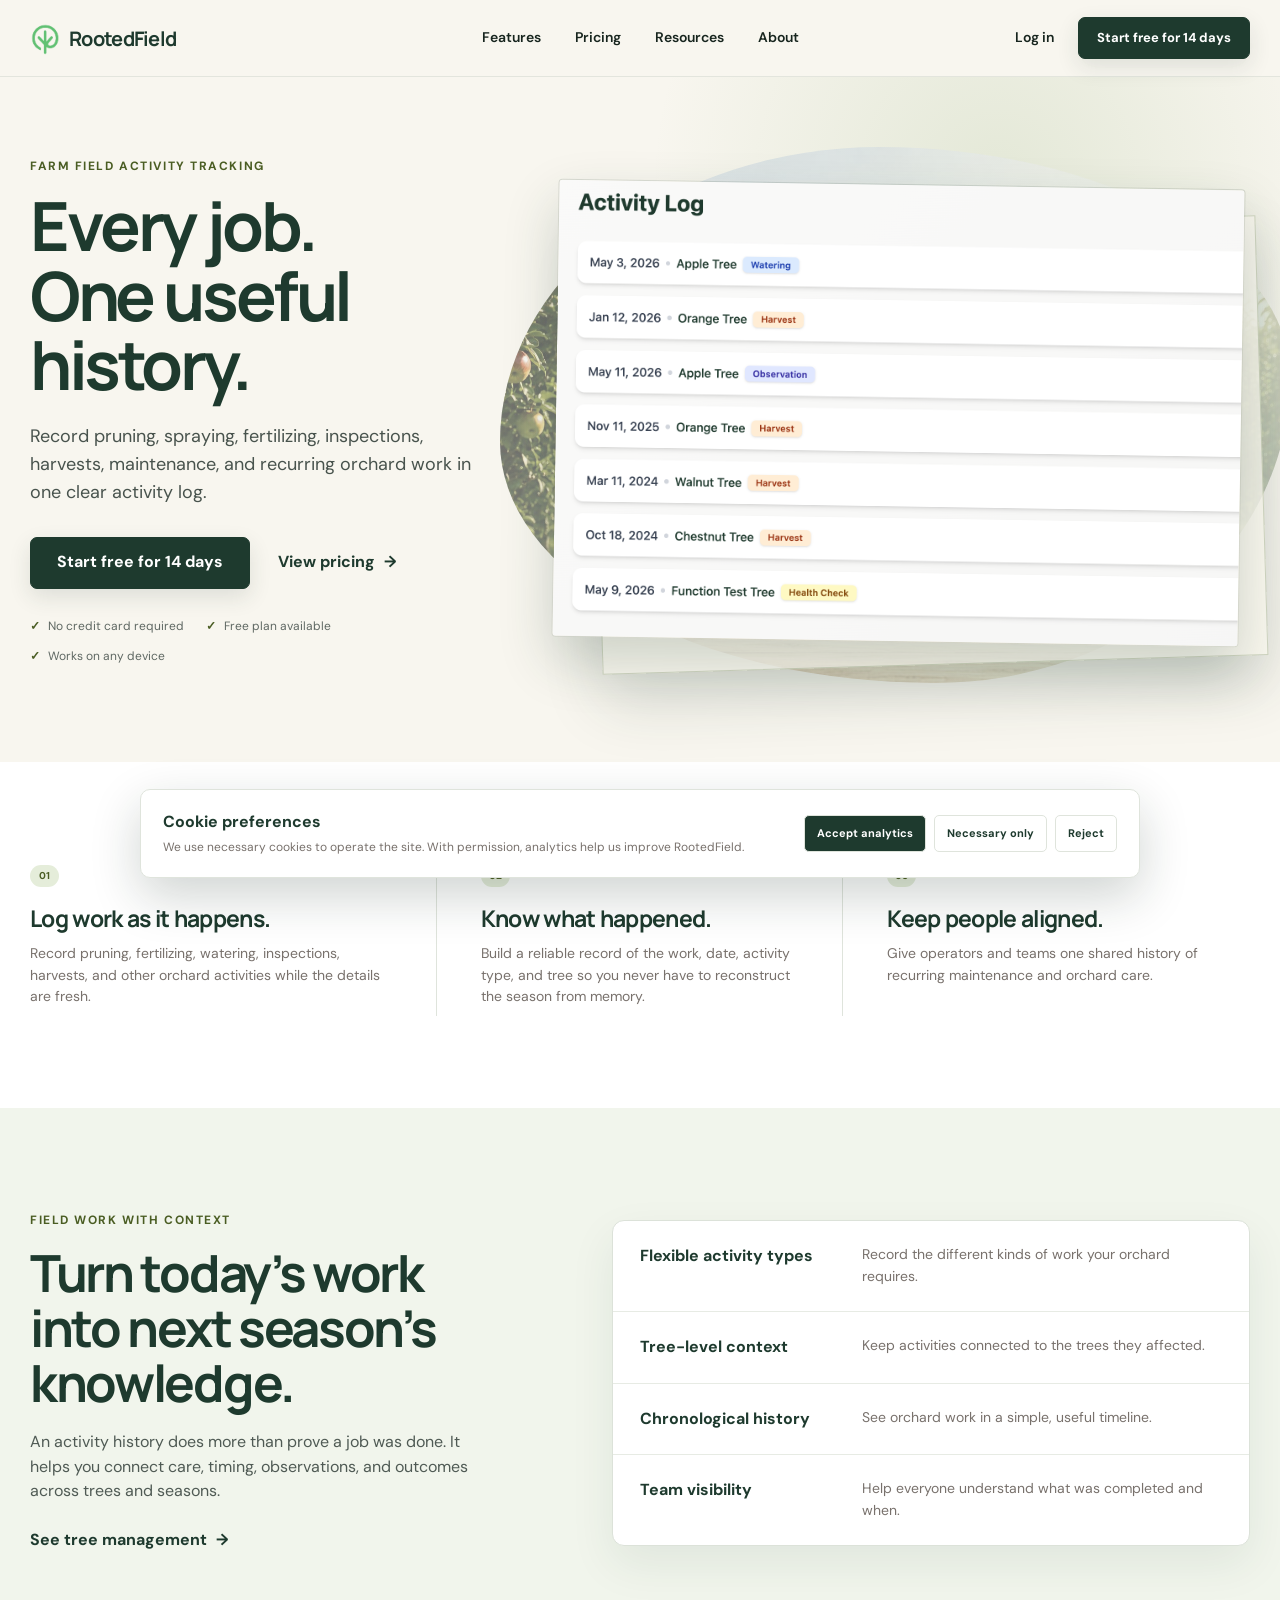
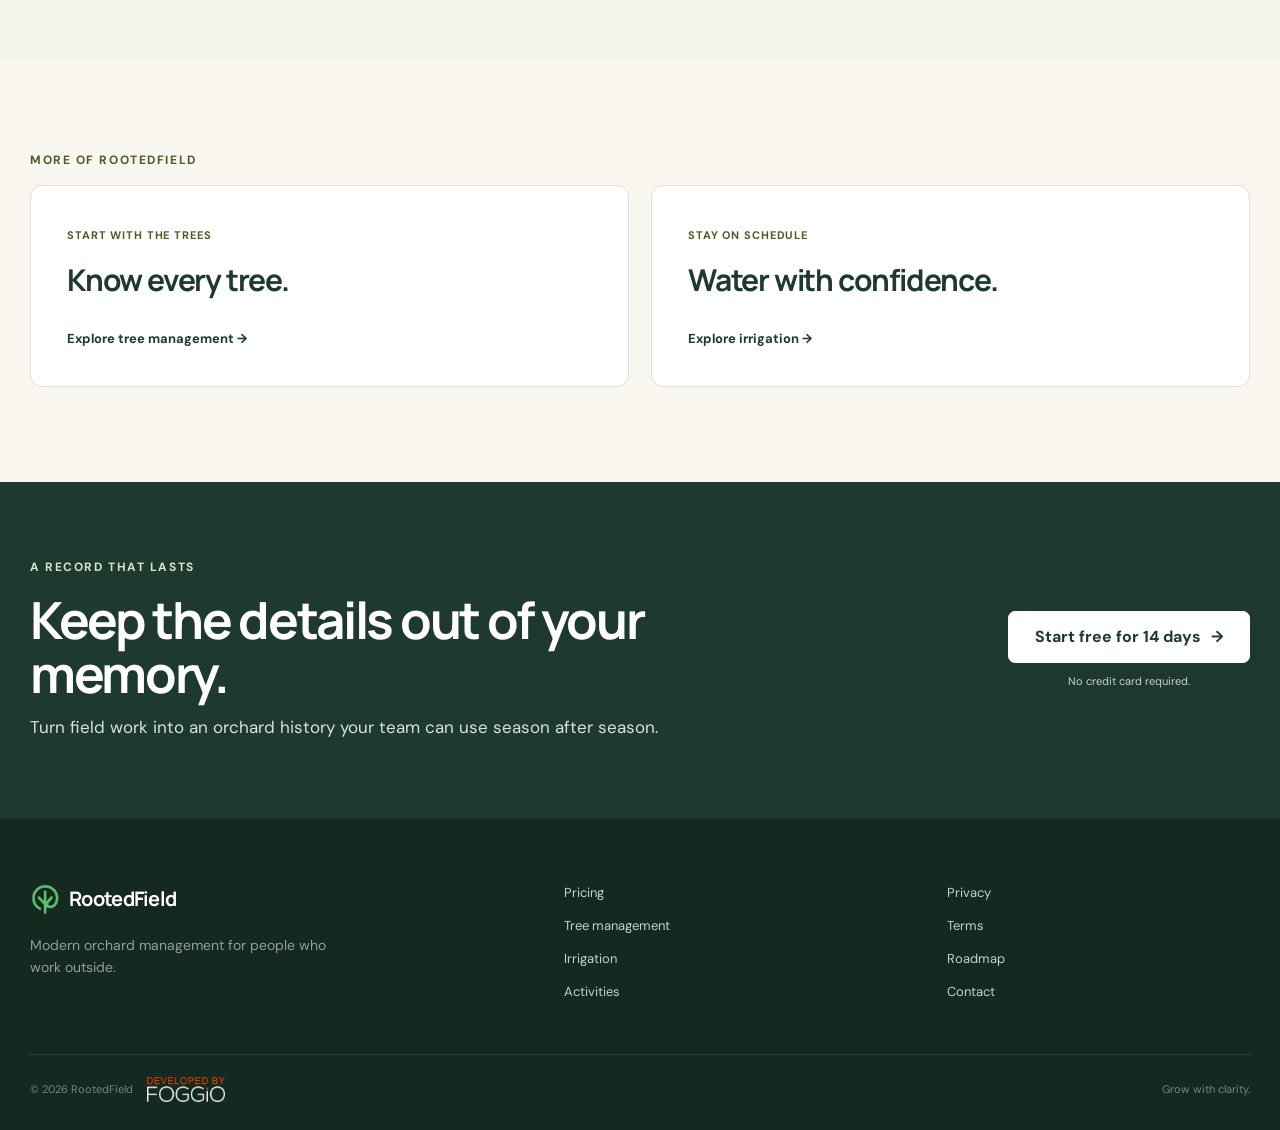
==== commit d39a3843: "Move FOGGiO credit to footer copyright row" ====
--- a/farm-field-activity-tracking.html
+++ b/farm-field-activity-tracking.html
@@ -18,7 +18,7 @@
     <section class="related-features"><div class="shell"><p class="eyebrow">More of RootedField</p><div class="related-grid"><a href="tree-management.html"><span>Start with the trees</span><h2>Know every tree.</h2><b>Explore tree management →</b></a><a href="orchard-irrigation-management.html"><span>Stay on schedule</span><h2>Water with confidence.</h2><b>Explore irrigation →</b></a></div></div></section>
     <section class="final-cta"><div class="shell final-cta-inner"><div><p class="eyebrow light">A record that lasts</p><h2>Keep the details out of your memory.</h2><p>Turn field work into an orchard history your team can use season after season.</p></div><div><a class="button button-light" href="https://app.rootedfield.com/signup?trial=true" data-cta="activity_final">Start free for 14 days <span aria-hidden="true">→</span></a><small>No credit card required.</small></div></div></section>
   </main>
-  <footer class="site-footer"><div class="shell footer-grid"><div><a class="brand footer-brand" href="index.html"><img src="logo_only.png" alt=""><span>RootedField</span></a><p>Modern orchard management for people who work outside.</p><a class="footer-foggio" href="https://fogg.io" target="_blank" rel="noopener noreferrer" aria-label="Developed by FOGGiO — visit fogg.io"><img src="foggio_app_white.png" alt="Developed by FOGGiO" width="840" height="264" loading="lazy"></a></div><nav aria-label="Footer navigation"><a href="pricing.html">Pricing</a><a href="tree-management.html">Tree management</a><a href="orchard-irrigation-management.html">Irrigation</a><a href="farm-field-activity-tracking.html">Activities</a></nav><nav aria-label="Legal and support"><a href="privacy.html">Privacy</a><a href="terms.html">Terms</a><a href="https://rootedfield.featurebase.app/roadmap" target="_blank" rel="noopener noreferrer">Roadmap</a><a href="mailto:support@rootedfield.com">Contact</a></nav></div><div class="shell footer-bottom"><span>© <span id="year"></span> RootedField</span><span>Grow with clarity.</span></div></footer>
+  <footer class="site-footer"><div class="shell footer-grid"><div><a class="brand footer-brand" href="index.html"><img src="logo_only.png" alt=""><span>RootedField</span></a><p>Modern orchard management for people who work outside.</p></div><nav aria-label="Footer navigation"><a href="pricing.html">Pricing</a><a href="tree-management.html">Tree management</a><a href="orchard-irrigation-management.html">Irrigation</a><a href="farm-field-activity-tracking.html">Activities</a></nav><nav aria-label="Legal and support"><a href="privacy.html">Privacy</a><a href="terms.html">Terms</a><a href="https://rootedfield.featurebase.app/roadmap" target="_blank" rel="noopener noreferrer">Roadmap</a><a href="mailto:support@rootedfield.com">Contact</a></nav></div><div class="shell footer-bottom"><span class="footer-credit-line"><span>© <span id="year"></span> RootedField</span><a class="footer-foggio" href="https://fogg.io" target="_blank" rel="noopener noreferrer" aria-label="Developed by FOGGiO — visit fogg.io"><img src="foggio_app_white.png" alt="Developed by FOGGiO" width="840" height="264" loading="lazy"></a></span><span>Grow with clarity.</span></div></footer>
   <div id="cookie-consent-banner" class="cookie-banner" hidden><div><strong>Cookie preferences</strong><p>We use necessary cookies to operate the site. With permission, analytics help us improve RootedField.</p></div><div class="cookie-actions"><button onclick="acceptAnalytics()">Accept analytics</button><button onclick="acceptNecessaryOnly()">Necessary only</button><button onclick="rejectCookies()">Reject</button></div></div>
   <script src="consent.js"></script><script src="script.js"></script>
 </body>
--- a/styles.css
+++ b/styles.css
@@ -8,9 +8,9 @@
 .pricing-section{padding:100px 0;background:var(--ivory)}.pricing-grid{display:grid;grid-template-columns:repeat(3,1fr);gap:22px;align-items:stretch}.price-card{position:relative;display:flex;flex-direction:column;padding:34px;border:1px solid #dfe3dc;border-radius:12px;background:#fff}.price-card.featured{border:2px solid var(--olive);box-shadow:0 18px 45px rgba(30,58,46,.12)}.popular{position:absolute;top:0;right:24px;transform:translateY(-50%);padding:5px 10px;border-radius:20px;background:var(--olive);color:#fff;font-size:10px;font-weight:700;text-transform:uppercase;letter-spacing:.06em}.plan-name{margin:0;color:var(--olive);font-weight:700}.price-card h3{margin:8px 0 12px;color:var(--forest);font-family:"Manrope",sans-serif;font-size:40px;letter-spacing:-.04em}.price-card h3 small{font-size:14px;color:var(--stone);font-weight:500;letter-spacing:0}.price-card>p:not(.plan-name){min-height:50px;margin:0;color:var(--stone);font-size:14px}.price-card ul{margin:25px 0 30px;padding:0;list-style:none}.price-card li{margin:10px 0;font-size:14px}.price-card li:before{content:"✓";margin-right:9px;color:var(--olive);font-weight:700}.price-card .button{margin-top:auto}.button-outline{color:var(--forest);background:transparent}.button-outline:hover{color:#fff}.pricing-note{text-align:center;margin:26px 0 0;color:var(--stone);font-size:13px}.pricing-note a{text-decoration:underline;color:var(--forest)}
 .faq-section{padding:105px 0;background:#fff}.faq-grid{display:grid;grid-template-columns:.7fr 1.3fr;gap:100px}.faq-grid h2{margin:0;color:var(--forest);font-size:42px;line-height:1.08}.faq-intro{color:var(--stone)}.faq-intro a{text-decoration:underline;color:var(--forest)}.faq-list details{border-bottom:1px solid var(--line)}.faq-list summary{position:relative;padding:22px 40px 22px 0;color:var(--forest);font-weight:700;cursor:pointer;list-style:none}.faq-list summary::-webkit-details-marker{display:none}.faq-list summary:after{content:"+";position:absolute;right:5px;font-size:22px;font-weight:400}.faq-list details[open] summary:after{content:"−"}.faq-list details p{margin:0;padding:0 50px 22px 0;color:var(--stone);font-size:14px}
 .final-cta{padding:78px 0;background:var(--forest);color:#fff}.final-cta-inner{display:grid;grid-template-columns:1fr auto;align-items:center;gap:60px}.final-cta h2{max-width:760px;margin:0 0 14px;font-size:clamp(36px,4vw,54px);line-height:1.05}.final-cta p:not(.eyebrow){margin:0;color:#d9e2dc;font-size:17px}.final-cta-inner>div:last-child{display:flex;flex-direction:column;align-items:center;gap:10px}.button-light{background:#fff;border-color:#fff;color:var(--forest)}.button-light:hover{background:#eff4eb;color:var(--forest)}.final-cta small{color:#c7d3cb}
-.site-footer{padding:64px 0 28px;background:#14291f;color:#c6d1ca}.footer-grid{display:grid;grid-template-columns:1.5fr 1fr 1fr;gap:80px}.footer-brand img{filter:brightness(0) invert(1);opacity:.9}.footer-grid p{max-width:320px;color:#8fa198;font-size:14px}.footer-foggio{display:inline-block;margin-top:20px}.footer-foggio img{display:block;width:180px;height:auto;opacity:.92;transition:opacity .2s ease}.footer-foggio:hover img,.footer-foggio:focus-visible img{opacity:1}.footer-foggio:focus-visible{outline:2px solid #fff;outline-offset:6px;border-radius:2px}.footer-grid nav{display:flex;flex-direction:column;gap:13px;font-size:13px}.footer-grid nav a:hover{color:#fff}.footer-bottom{display:flex;justify-content:space-between;margin-top:52px;padding-top:22px;border-top:1px solid rgba(255,255,255,.11);color:#74887e;font-size:11px}.cookie-banner{position:fixed;z-index:100;left:22px;right:22px;bottom:22px;display:flex;align-items:center;justify-content:space-between;gap:25px;max-width:1000px;margin:auto;padding:20px 22px;border:1px solid var(--line);border-radius:10px;background:#fff;box-shadow:0 18px 50px rgba(20,41,31,.2)}.cookie-banner[hidden]{display:none}.cookie-banner strong{color:var(--forest)}.cookie-banner p{margin:4px 0 0;color:var(--stone);font-size:12px}.cookie-actions{display:flex;gap:8px;flex:none}.cookie-actions button{padding:9px 12px;border:1px solid var(--line);border-radius:5px;background:#fff;color:var(--forest);font-size:11px;font-weight:700;cursor:pointer}.cookie-actions button:first-child{background:var(--forest);color:#fff}.svg-sprite{position:absolute;width:0;height:0;overflow:hidden}
+.site-footer{padding:64px 0 28px;background:#14291f;color:#c6d1ca}.footer-grid{display:grid;grid-template-columns:1.5fr 1fr 1fr;gap:80px}.footer-brand img{filter:brightness(0) invert(1);opacity:.9}.footer-grid p{max-width:320px;color:#8fa198;font-size:14px}.footer-foggio{display:inline-flex;align-items:center}.footer-foggio img{display:block;width:78px;height:auto;opacity:.92;transition:opacity .2s ease}.footer-foggio:hover img,.footer-foggio:focus-visible img{opacity:1}.footer-foggio:focus-visible{outline:2px solid #fff;outline-offset:5px;border-radius:2px}.footer-grid nav{display:flex;flex-direction:column;gap:13px;font-size:13px}.footer-grid nav a:hover{color:#fff}.footer-bottom{display:flex;justify-content:space-between;align-items:center;margin-top:52px;padding-top:22px;border-top:1px solid rgba(255,255,255,.11);color:#74887e;font-size:11px}.footer-credit-line{display:flex;align-items:center;gap:14px}.cookie-banner{position:fixed;z-index:100;left:22px;right:22px;bottom:22px;display:flex;align-items:center;justify-content:space-between;gap:25px;max-width:1000px;margin:auto;padding:20px 22px;border:1px solid var(--line);border-radius:10px;background:#fff;box-shadow:0 18px 50px rgba(20,41,31,.2)}.cookie-banner[hidden]{display:none}.cookie-banner strong{color:var(--forest)}.cookie-banner p{margin:4px 0 0;color:var(--stone);font-size:12px}.cookie-actions{display:flex;gap:8px;flex:none}.cookie-actions button{padding:9px 12px;border:1px solid var(--line);border-radius:5px;background:#fff;color:var(--forest);font-size:11px;font-weight:700;cursor:pointer}.cookie-actions button:first-child{background:var(--forest);color:#fff}.svg-sprite{position:absolute;width:0;height:0;overflow:hidden}
 @media(max-width:980px){.header-inner{grid-template-columns:1fr auto}.header-actions{display:none}.menu-toggle{display:block}.site-nav{position:absolute;left:0;right:0;top:76px;display:none;flex-direction:column;align-items:stretch;gap:0;padding:12px 24px 22px;background:var(--ivory);border-bottom:1px solid var(--line)}.site-nav.open{display:flex}.site-nav a{padding:12px 0}.hero-grid{grid-template-columns:1fr;gap:42px}.hero-copy{max-width:680px}.capability-row{overflow-x:auto;grid-template-columns:repeat(5,210px);justify-content:start}.feature-grid,.feature-grid:not(.visual-first){gap:46px}.steps{gap:35px}.steps li{grid-template-columns:55px 1fr;gap:13px}.step-icon{width:55px;height:55px}.steps li:not(:last-child):after{display:none}.faq-grid{gap:55px}.footer-grid{gap:45px}}
-@media(max-width:720px){.shell{width:min(calc(100% - 32px),var(--shell))}.site-header{position:relative}.header-inner{height:68px}.site-nav{top:68px}.brand img{width:140px}.hero{padding:44px 0 54px}.hero h1{font-size:47px}.lede{font-size:16px}.button-row{align-items:flex-start;flex-direction:column;gap:18px}.proof-list{gap:8px 14px}.product-label{right:10px;bottom:10px}.feature{padding:70px 0}.feature-grid,.feature-grid:not(.visual-first){display:flex;flex-direction:column;gap:36px}.feature-grid:not(.visual-first) .feature-copy{order:0}.feature-grid:not(.visual-first)>:not(.feature-copy){order:1}.feature-copy{max-width:none}.feature h2{font-size:38px}.screenshot-frame,.map-visual{width:100%}.screenshot-trees{aspect-ratio:1.15}.screenshot-activity{aspect-ratio:1.2}.screenshot-water{aspect-ratio:1.2}.steps{grid-template-columns:1fr;gap:30px;max-width:440px;margin:auto}.how-it-works,.pricing-section,.faq-section{padding:75px 0}.scale-section{min-height:500px}.scale-count{font-size:13px;gap:8px}.scale-count i{width:20px}.pricing-grid{grid-template-columns:1fr;gap:18px}.price-card>p:not(.plan-name){min-height:0}.faq-grid{grid-template-columns:1fr;gap:30px}.faq-grid h2{font-size:38px}.final-cta-inner{grid-template-columns:1fr;gap:32px}.final-cta-inner>div:last-child{align-items:flex-start}.footer-grid{grid-template-columns:1fr 1fr;gap:35px}.footer-grid>div{grid-column:1/-1}.cookie-banner{left:12px;right:12px;bottom:12px;flex-direction:column;align-items:stretch}.cookie-actions{flex-wrap:wrap}}
+@media(max-width:720px){.shell{width:min(calc(100% - 32px),var(--shell))}.site-header{position:relative}.header-inner{height:68px}.site-nav{top:68px}.brand img{width:140px}.hero{padding:44px 0 54px}.hero h1{font-size:47px}.lede{font-size:16px}.button-row{align-items:flex-start;flex-direction:column;gap:18px}.proof-list{gap:8px 14px}.product-label{right:10px;bottom:10px}.feature{padding:70px 0}.feature-grid,.feature-grid:not(.visual-first){display:flex;flex-direction:column;gap:36px}.feature-grid:not(.visual-first) .feature-copy{order:0}.feature-grid:not(.visual-first)>:not(.feature-copy){order:1}.feature-copy{max-width:none}.feature h2{font-size:38px}.screenshot-frame,.map-visual{width:100%}.screenshot-trees{aspect-ratio:1.15}.screenshot-activity{aspect-ratio:1.2}.screenshot-water{aspect-ratio:1.2}.steps{grid-template-columns:1fr;gap:30px;max-width:440px;margin:auto}.how-it-works,.pricing-section,.faq-section{padding:75px 0}.scale-section{min-height:500px}.scale-count{font-size:13px;gap:8px}.scale-count i{width:20px}.pricing-grid{grid-template-columns:1fr;gap:18px}.price-card>p:not(.plan-name){min-height:0}.faq-grid{grid-template-columns:1fr;gap:30px}.faq-grid h2{font-size:38px}.final-cta-inner{grid-template-columns:1fr;gap:32px}.final-cta-inner>div:last-child{align-items:flex-start}.footer-grid{grid-template-columns:1fr 1fr;gap:35px}.footer-grid>div{grid-column:1/-1}.footer-credit-line{align-items:flex-start;flex-direction:column;gap:9px}.cookie-banner{left:12px;right:12px;bottom:12px;flex-direction:column;align-items:stretch}.cookie-actions{flex-wrap:wrap}}
 @media(prefers-reduced-motion:reduce){html{scroll-behavior:auto}*,*:before,*:after{animation-duration:.01ms!important;transition-duration:.01ms!important}}
 .scale-section{background-image:url('hero-orchard.jpg')}
 .pricing-hero{padding:92px 0 112px;text-align:center;background:radial-gradient(circle at 50% 0,rgba(135,169,107,.2),transparent 38%),var(--ivory)}.pricing-hero-inner{max-width:880px}.pricing-hero h1{margin:0;color:var(--forest);font-family:"Manrope",sans-serif;font-size:clamp(48px,6vw,76px);line-height:1.02;letter-spacing:-.05em}.pricing-hero-inner>p:not(.eyebrow){max-width:650px;margin:24px auto 0;color:#4c5751;font-size:18px}.pricing-hero .proof-list{justify-content:center;margin-top:28px}.pricing-plans{padding:0 0 100px;background:linear-gradient(var(--ivory) 0 130px,#fff 130px)}.pricing-grid-full{align-items:stretch}.pricing-grid-full .price-card{padding:38px}.pricing-grid-full .price-card>div>p:not(.plan-name){min-height:68px;margin:0;color:var(--stone);font-size:14px}.pricing-grid-full .price-card ul{min-height:230px}.secure-billing{display:flex;align-items:center;justify-content:center;gap:7px;margin:28px 0 0;color:var(--stone);font-size:12px}.secure-billing svg{width:16px;fill:none;stroke:var(--olive);stroke-width:1.5}.comparison-section{padding:100px 0;background:var(--pale)}.comparison-heading{display:grid;grid-template-columns:1fr .8fr;gap:80px;align-items:end;margin-bottom:42px}.comparison-heading h2{margin:0;color:var(--forest);font-family:"Manrope",sans-serif;font-size:clamp(38px,4vw,52px);line-height:1.08;letter-spacing:-.045em}.comparison-heading>p{margin:0;color:var(--stone)}.comparison-scroll{overflow-x:auto;border:1px solid #d9e0d5;border-radius:12px;background:#fff}.comparison-table{width:100%;min-width:760px;border-collapse:collapse}.comparison-table th,.comparison-table td{padding:18px 22px;border-bottom:1px solid #e7ebe4;text-align:center;font-size:14px}.comparison-table thead th{padding-block:22px;color:var(--forest);font-size:13px}.comparison-table th:first-child{text-align:left}.comparison-table tbody th{color:#35433c;font-weight:600}.comparison-table .pro-column{background:#f5f8f1}.comparison-table tbody tr:last-child>*{border-bottom:0}.check{display:inline-grid;place-items:center;width:22px;height:22px;border-radius:50%;background:#e4edda;color:var(--olive);font-weight:700}.dash{color:#acb5af}.pricing-faq{padding:105px 0;background:#fff}@media(max-width:720px){.pricing-hero{padding:62px 0 84px}.pricing-hero h1{font-size:46px}.pricing-hero-inner>p:not(.eyebrow){font-size:16px}.pricing-plans{padding-bottom:75px;background:linear-gradient(var(--ivory) 0 85px,#fff 85px)}.pricing-grid-full .price-card ul{min-height:0}.comparison-section{padding:75px 0}.comparison-heading{grid-template-columns:1fr;gap:18px}.comparison-scroll{margin-right:-16px;border-radius:10px 0 0 10px}.pricing-faq{padding:75px 0}}
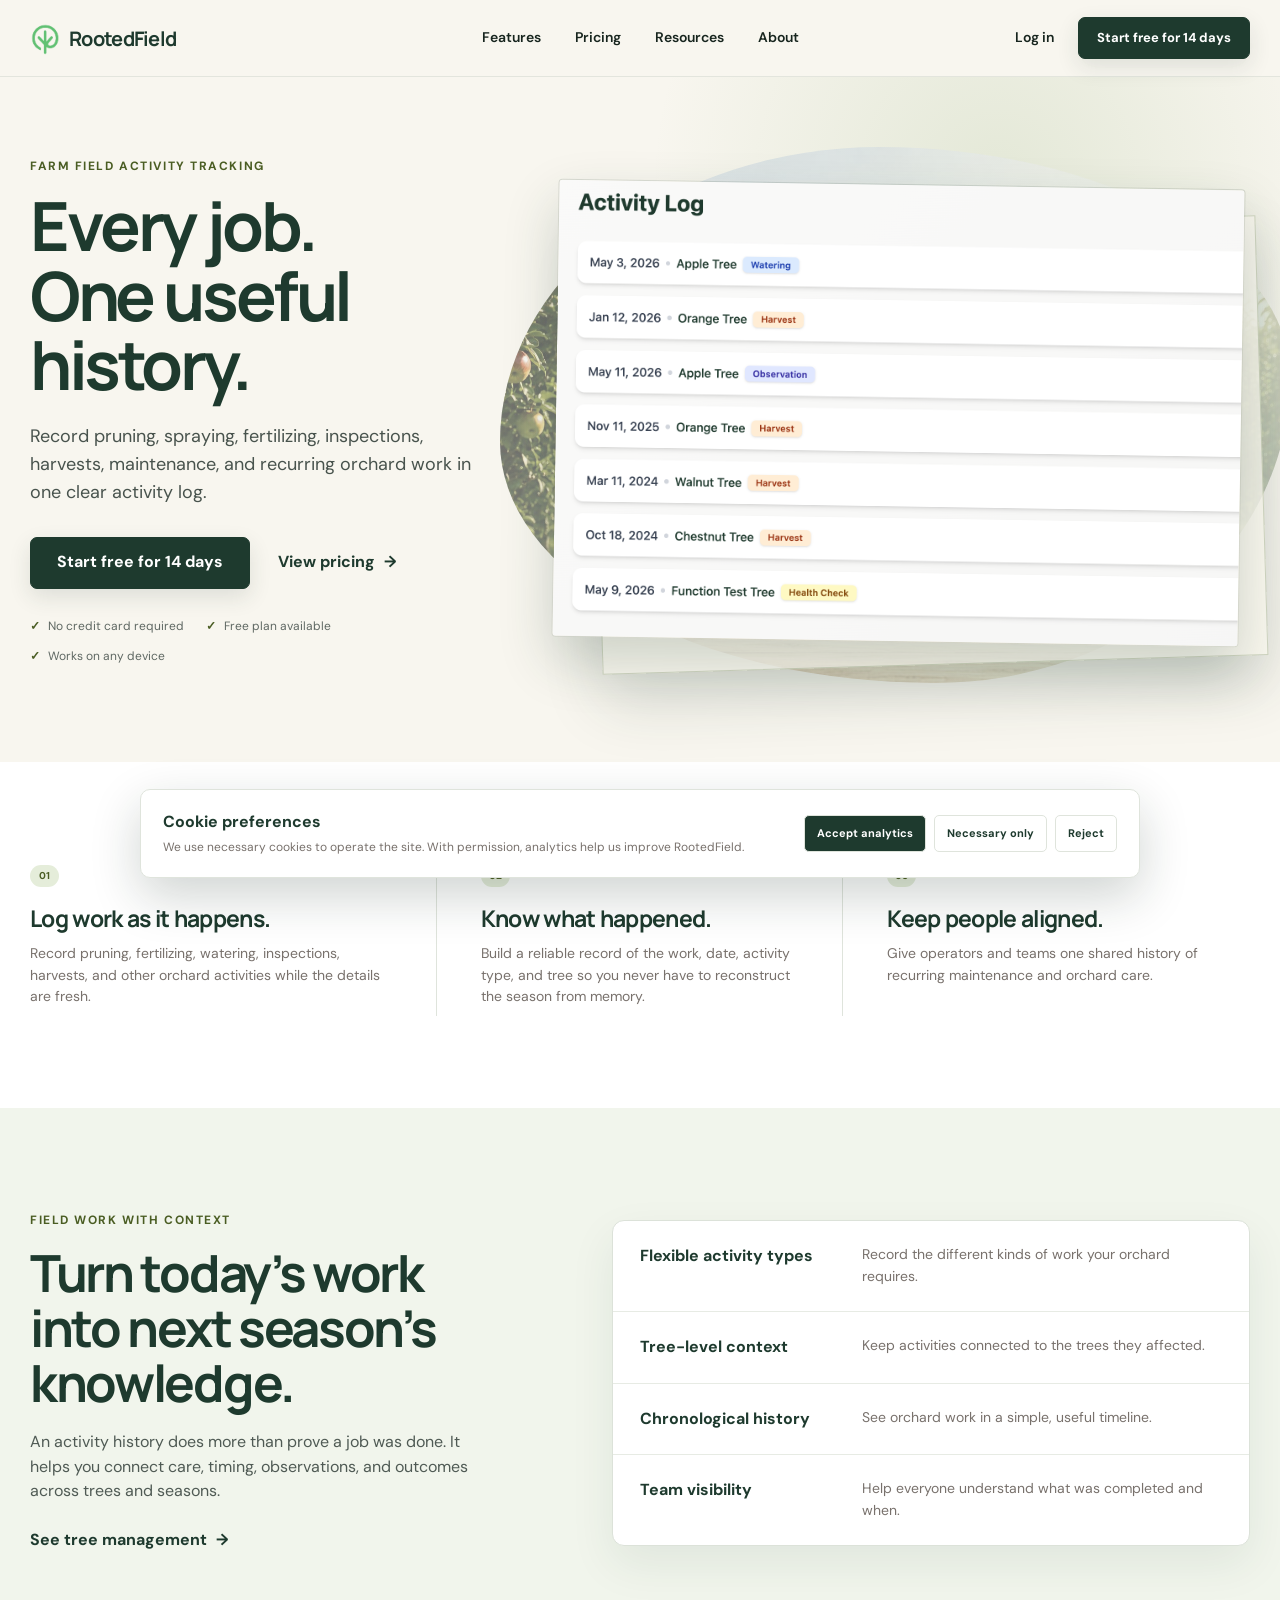
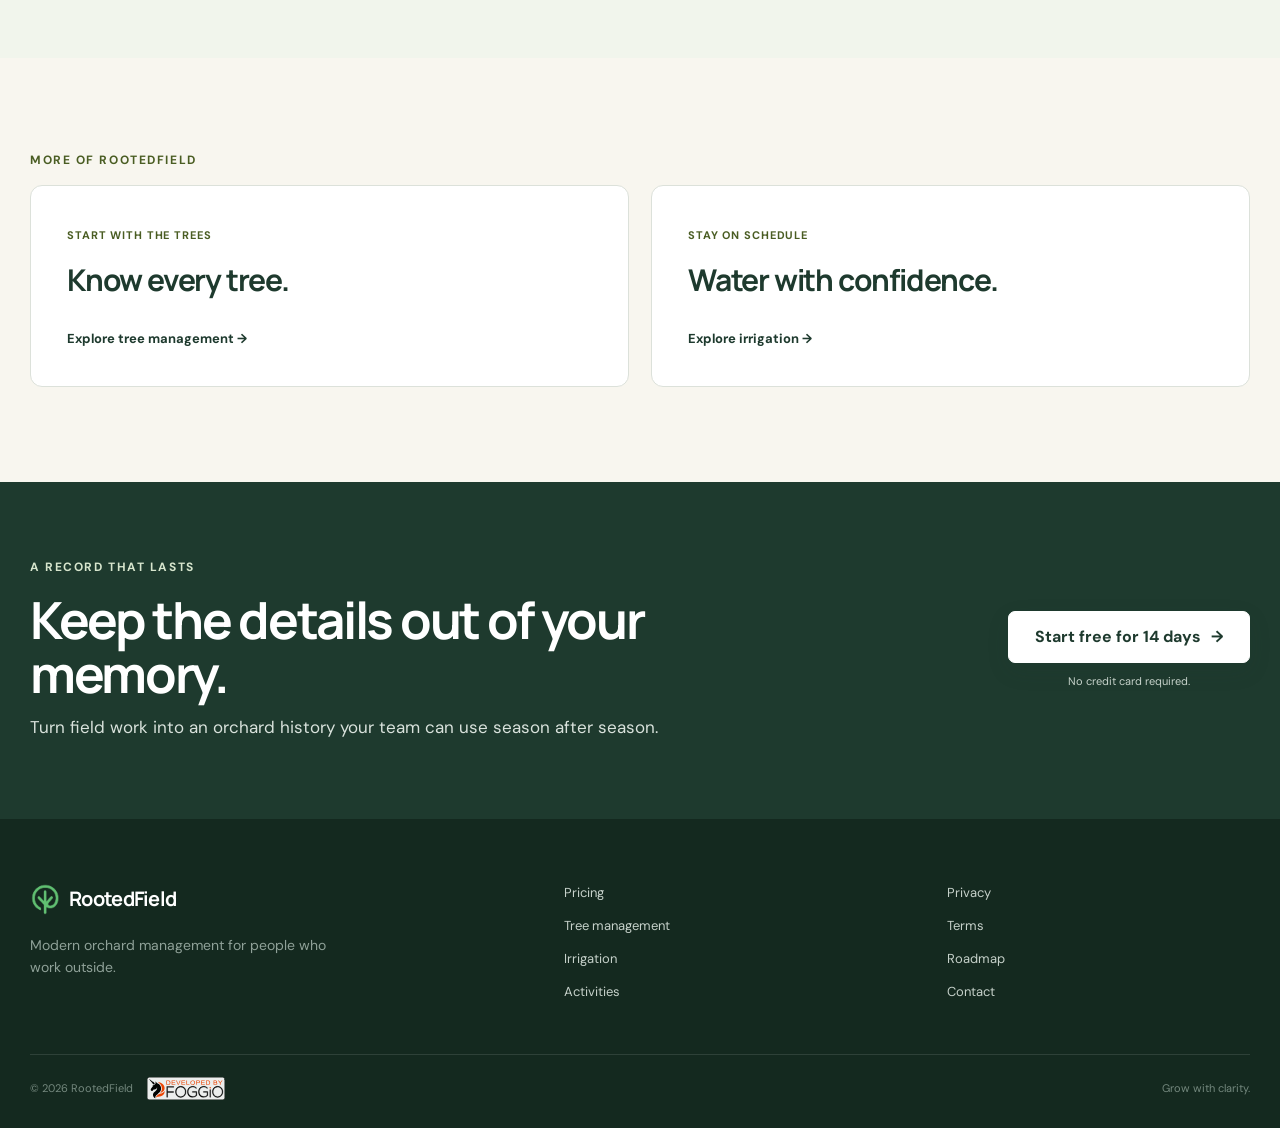
==== commit 2ffa8543: "Use FOGGiO badge artwork in footer credit" ====
--- a/farm-field-activity-tracking.html
+++ b/farm-field-activity-tracking.html
@@ -18,7 +18,7 @@
     <section class="related-features"><div class="shell"><p class="eyebrow">More of RootedField</p><div class="related-grid"><a href="tree-management.html"><span>Start with the trees</span><h2>Know every tree.</h2><b>Explore tree management →</b></a><a href="orchard-irrigation-management.html"><span>Stay on schedule</span><h2>Water with confidence.</h2><b>Explore irrigation →</b></a></div></div></section>
     <section class="final-cta"><div class="shell final-cta-inner"><div><p class="eyebrow light">A record that lasts</p><h2>Keep the details out of your memory.</h2><p>Turn field work into an orchard history your team can use season after season.</p></div><div><a class="button button-light" href="https://app.rootedfield.com/signup?trial=true" data-cta="activity_final">Start free for 14 days <span aria-hidden="true">→</span></a><small>No credit card required.</small></div></div></section>
   </main>
-  <footer class="site-footer"><div class="shell footer-grid"><div><a class="brand footer-brand" href="index.html"><img src="logo_only.png" alt=""><span>RootedField</span></a><p>Modern orchard management for people who work outside.</p></div><nav aria-label="Footer navigation"><a href="pricing.html">Pricing</a><a href="tree-management.html">Tree management</a><a href="orchard-irrigation-management.html">Irrigation</a><a href="farm-field-activity-tracking.html">Activities</a></nav><nav aria-label="Legal and support"><a href="privacy.html">Privacy</a><a href="terms.html">Terms</a><a href="https://rootedfield.featurebase.app/roadmap" target="_blank" rel="noopener noreferrer">Roadmap</a><a href="mailto:support@rootedfield.com">Contact</a></nav></div><div class="shell footer-bottom"><span class="footer-credit-line"><span>© <span id="year"></span> RootedField</span><a class="footer-foggio" href="https://fogg.io" target="_blank" rel="noopener noreferrer" aria-label="Developed by FOGGiO — visit fogg.io"><img src="foggio_app_white.png" alt="Developed by FOGGiO" width="840" height="264" loading="lazy"></a></span><span>Grow with clarity.</span></div></footer>
+  <footer class="site-footer"><div class="shell footer-grid"><div><a class="brand footer-brand" href="index.html"><img src="logo_only.png" alt=""><span>RootedField</span></a><p>Modern orchard management for people who work outside.</p></div><nav aria-label="Footer navigation"><a href="pricing.html">Pricing</a><a href="tree-management.html">Tree management</a><a href="orchard-irrigation-management.html">Irrigation</a><a href="farm-field-activity-tracking.html">Activities</a></nav><nav aria-label="Legal and support"><a href="privacy.html">Privacy</a><a href="terms.html">Terms</a><a href="https://rootedfield.featurebase.app/roadmap" target="_blank" rel="noopener noreferrer">Roadmap</a><a href="mailto:support@rootedfield.com">Contact</a></nav></div><div class="shell footer-bottom"><span class="footer-credit-line"><span>© <span id="year"></span> RootedField</span><a class="footer-foggio" href="https://fogg.io" target="_blank" rel="noopener noreferrer" aria-label="Developed by FOGGiO — visit fogg.io"><img src="foggio_app_badge.svg" alt="Developed by FOGGiO" width="946" height="273" loading="lazy"></a></span><span>Grow with clarity.</span></div></footer>
   <div id="cookie-consent-banner" class="cookie-banner" hidden><div><strong>Cookie preferences</strong><p>We use necessary cookies to operate the site. With permission, analytics help us improve RootedField.</p></div><div class="cookie-actions"><button onclick="acceptAnalytics()">Accept analytics</button><button onclick="acceptNecessaryOnly()">Necessary only</button><button onclick="rejectCookies()">Reject</button></div></div>
   <script src="consent.js"></script><script src="script.js"></script>
 </body>
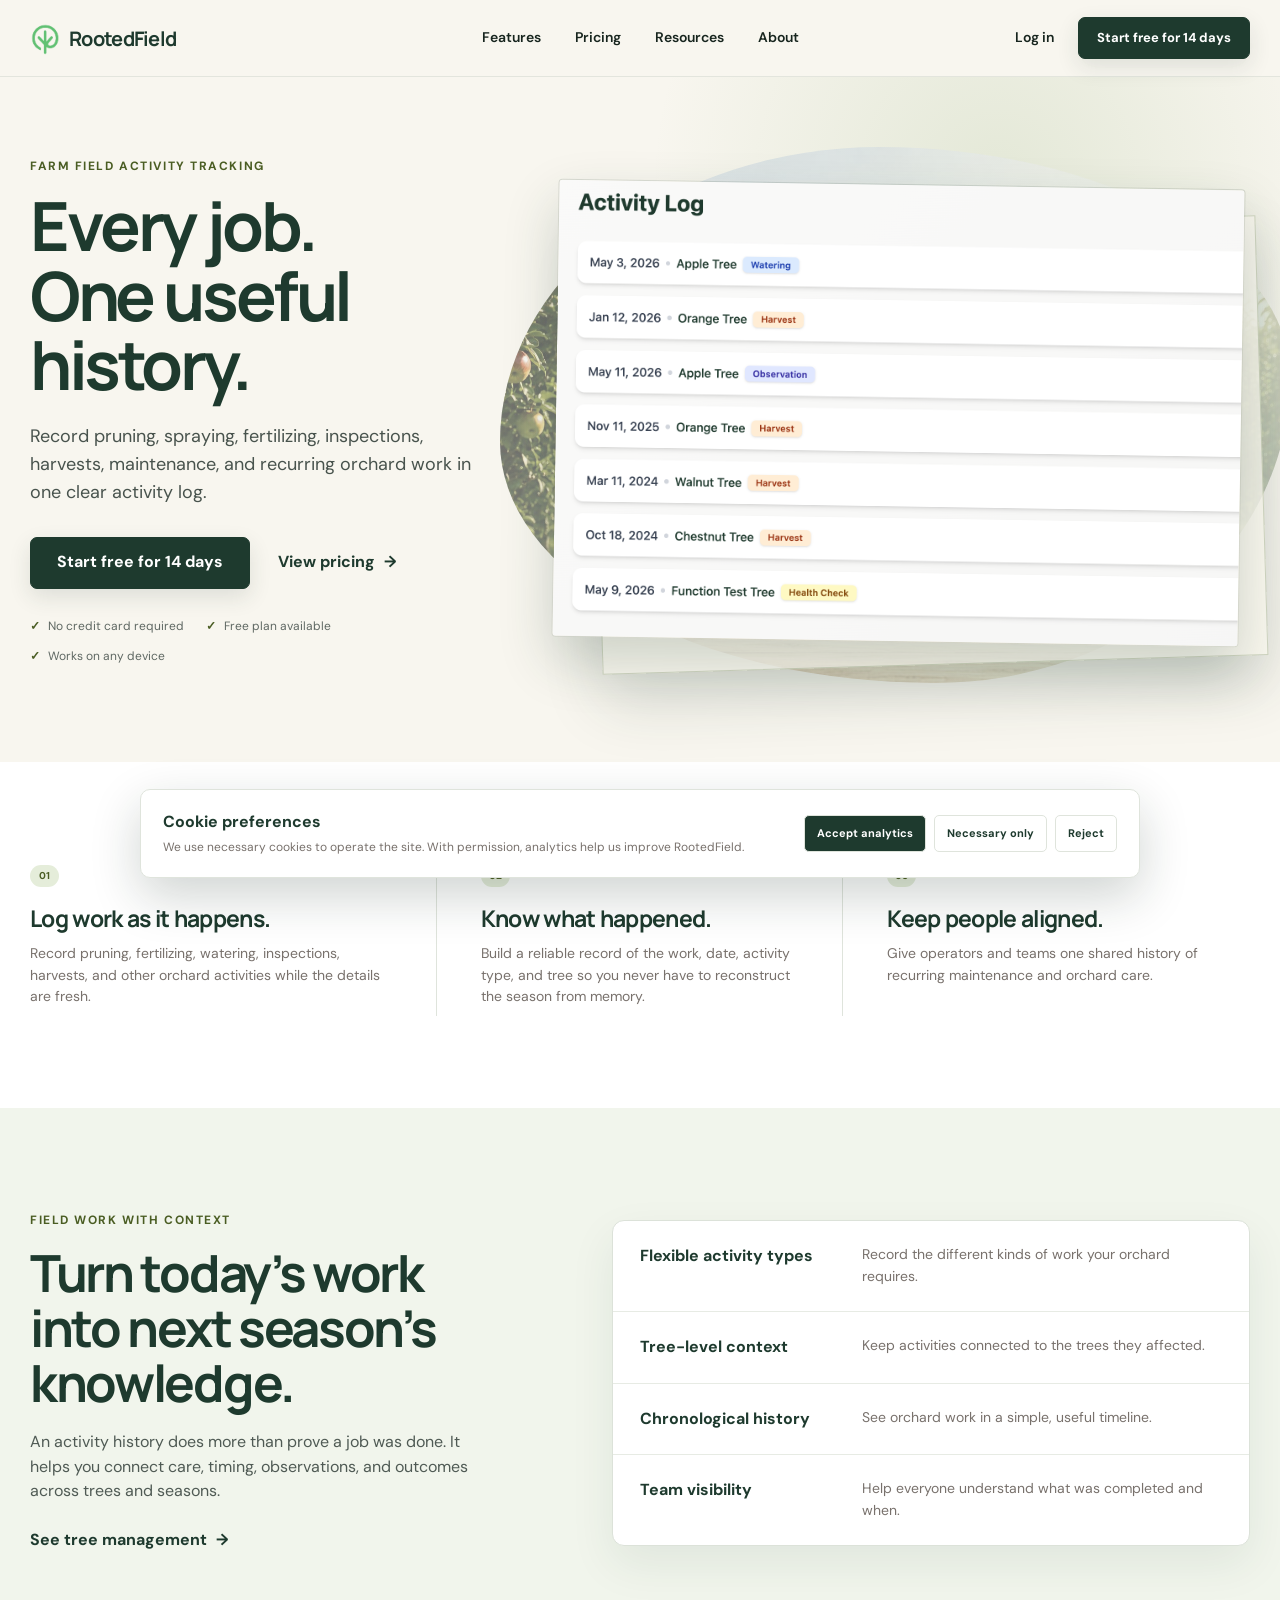
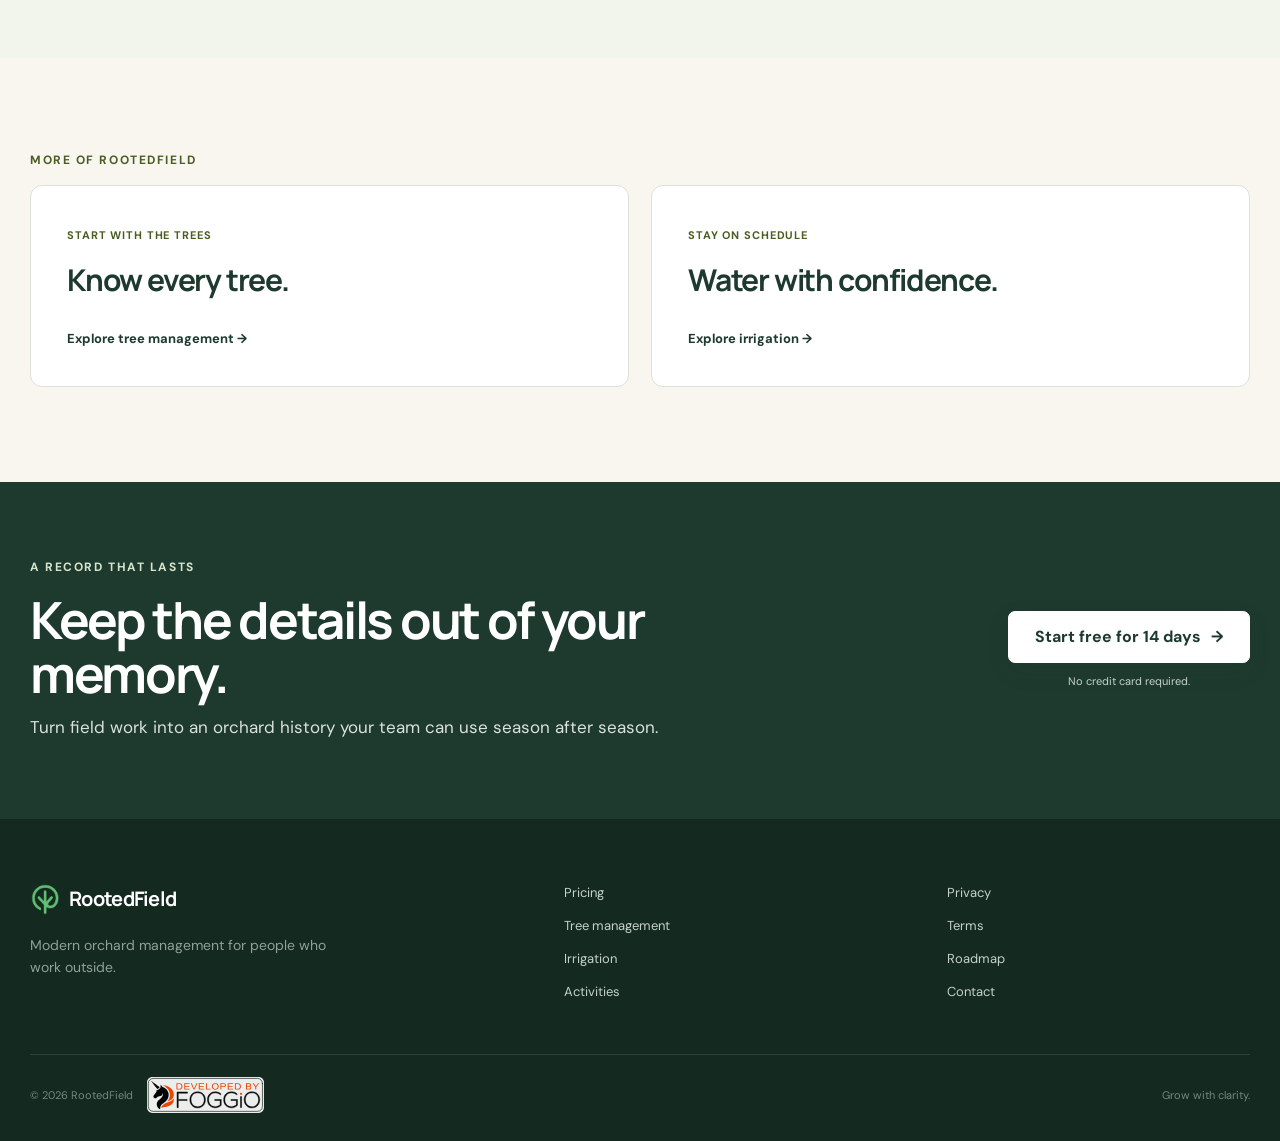
==== commit 9cce7365: "Update and enlarge FOGGiO footer badge" ====
--- a/farm-field-activity-tracking.html
+++ b/farm-field-activity-tracking.html
@@ -18,7 +18,7 @@
     <section class="related-features"><div class="shell"><p class="eyebrow">More of RootedField</p><div class="related-grid"><a href="tree-management.html"><span>Start with the trees</span><h2>Know every tree.</h2><b>Explore tree management →</b></a><a href="orchard-irrigation-management.html"><span>Stay on schedule</span><h2>Water with confidence.</h2><b>Explore irrigation →</b></a></div></div></section>
     <section class="final-cta"><div class="shell final-cta-inner"><div><p class="eyebrow light">A record that lasts</p><h2>Keep the details out of your memory.</h2><p>Turn field work into an orchard history your team can use season after season.</p></div><div><a class="button button-light" href="https://app.rootedfield.com/signup?trial=true" data-cta="activity_final">Start free for 14 days <span aria-hidden="true">→</span></a><small>No credit card required.</small></div></div></section>
   </main>
-  <footer class="site-footer"><div class="shell footer-grid"><div><a class="brand footer-brand" href="index.html"><img src="logo_only.png" alt=""><span>RootedField</span></a><p>Modern orchard management for people who work outside.</p></div><nav aria-label="Footer navigation"><a href="pricing.html">Pricing</a><a href="tree-management.html">Tree management</a><a href="orchard-irrigation-management.html">Irrigation</a><a href="farm-field-activity-tracking.html">Activities</a></nav><nav aria-label="Legal and support"><a href="privacy.html">Privacy</a><a href="terms.html">Terms</a><a href="https://rootedfield.featurebase.app/roadmap" target="_blank" rel="noopener noreferrer">Roadmap</a><a href="mailto:support@rootedfield.com">Contact</a></nav></div><div class="shell footer-bottom"><span class="footer-credit-line"><span>© <span id="year"></span> RootedField</span><a class="footer-foggio" href="https://fogg.io" target="_blank" rel="noopener noreferrer" aria-label="Developed by FOGGiO — visit fogg.io"><img src="foggio_app_badge.svg" alt="Developed by FOGGiO" width="946" height="273" loading="lazy"></a></span><span>Grow with clarity.</span></div></footer>
+  <footer class="site-footer"><div class="shell footer-grid"><div><a class="brand footer-brand" href="index.html"><img src="logo_only.png" alt=""><span>RootedField</span></a><p>Modern orchard management for people who work outside.</p></div><nav aria-label="Footer navigation"><a href="pricing.html">Pricing</a><a href="tree-management.html">Tree management</a><a href="orchard-irrigation-management.html">Irrigation</a><a href="farm-field-activity-tracking.html">Activities</a></nav><nav aria-label="Legal and support"><a href="privacy.html">Privacy</a><a href="terms.html">Terms</a><a href="https://rootedfield.featurebase.app/roadmap" target="_blank" rel="noopener noreferrer">Roadmap</a><a href="mailto:support@rootedfield.com">Contact</a></nav></div><div class="shell footer-bottom"><span class="footer-credit-line"><span>© <span id="year"></span> RootedField</span><a class="footer-foggio" href="https://fogg.io" target="_blank" rel="noopener noreferrer" aria-label="Developed by FOGGiO — visit fogg.io"><img src="foggio_app_badge.svg" alt="Developed by FOGGiO" width="964" height="293" loading="lazy"></a></span><span>Grow with clarity.</span></div></footer>
   <div id="cookie-consent-banner" class="cookie-banner" hidden><div><strong>Cookie preferences</strong><p>We use necessary cookies to operate the site. With permission, analytics help us improve RootedField.</p></div><div class="cookie-actions"><button onclick="acceptAnalytics()">Accept analytics</button><button onclick="acceptNecessaryOnly()">Necessary only</button><button onclick="rejectCookies()">Reject</button></div></div>
   <script src="consent.js"></script><script src="script.js"></script>
 </body>
--- a/styles.css
+++ b/styles.css
@@ -8,7 +8,7 @@
 .pricing-section{padding:100px 0;background:var(--ivory)}.pricing-grid{display:grid;grid-template-columns:repeat(3,1fr);gap:22px;align-items:stretch}.price-card{position:relative;display:flex;flex-direction:column;padding:34px;border:1px solid #dfe3dc;border-radius:12px;background:#fff}.price-card.featured{border:2px solid var(--olive);box-shadow:0 18px 45px rgba(30,58,46,.12)}.popular{position:absolute;top:0;right:24px;transform:translateY(-50%);padding:5px 10px;border-radius:20px;background:var(--olive);color:#fff;font-size:10px;font-weight:700;text-transform:uppercase;letter-spacing:.06em}.plan-name{margin:0;color:var(--olive);font-weight:700}.price-card h3{margin:8px 0 12px;color:var(--forest);font-family:"Manrope",sans-serif;font-size:40px;letter-spacing:-.04em}.price-card h3 small{font-size:14px;color:var(--stone);font-weight:500;letter-spacing:0}.price-card>p:not(.plan-name){min-height:50px;margin:0;color:var(--stone);font-size:14px}.price-card ul{margin:25px 0 30px;padding:0;list-style:none}.price-card li{margin:10px 0;font-size:14px}.price-card li:before{content:"✓";margin-right:9px;color:var(--olive);font-weight:700}.price-card .button{margin-top:auto}.button-outline{color:var(--forest);background:transparent}.button-outline:hover{color:#fff}.pricing-note{text-align:center;margin:26px 0 0;color:var(--stone);font-size:13px}.pricing-note a{text-decoration:underline;color:var(--forest)}
 .faq-section{padding:105px 0;background:#fff}.faq-grid{display:grid;grid-template-columns:.7fr 1.3fr;gap:100px}.faq-grid h2{margin:0;color:var(--forest);font-size:42px;line-height:1.08}.faq-intro{color:var(--stone)}.faq-intro a{text-decoration:underline;color:var(--forest)}.faq-list details{border-bottom:1px solid var(--line)}.faq-list summary{position:relative;padding:22px 40px 22px 0;color:var(--forest);font-weight:700;cursor:pointer;list-style:none}.faq-list summary::-webkit-details-marker{display:none}.faq-list summary:after{content:"+";position:absolute;right:5px;font-size:22px;font-weight:400}.faq-list details[open] summary:after{content:"−"}.faq-list details p{margin:0;padding:0 50px 22px 0;color:var(--stone);font-size:14px}
 .final-cta{padding:78px 0;background:var(--forest);color:#fff}.final-cta-inner{display:grid;grid-template-columns:1fr auto;align-items:center;gap:60px}.final-cta h2{max-width:760px;margin:0 0 14px;font-size:clamp(36px,4vw,54px);line-height:1.05}.final-cta p:not(.eyebrow){margin:0;color:#d9e2dc;font-size:17px}.final-cta-inner>div:last-child{display:flex;flex-direction:column;align-items:center;gap:10px}.button-light{background:#fff;border-color:#fff;color:var(--forest)}.button-light:hover{background:#eff4eb;color:var(--forest)}.final-cta small{color:#c7d3cb}
-.site-footer{padding:64px 0 28px;background:#14291f;color:#c6d1ca}.footer-grid{display:grid;grid-template-columns:1.5fr 1fr 1fr;gap:80px}.footer-brand img{filter:brightness(0) invert(1);opacity:.9}.footer-grid p{max-width:320px;color:#8fa198;font-size:14px}.footer-foggio{display:inline-flex;align-items:center}.footer-foggio img{display:block;width:78px;height:auto;opacity:.92;transition:opacity .2s ease}.footer-foggio:hover img,.footer-foggio:focus-visible img{opacity:1}.footer-foggio:focus-visible{outline:2px solid #fff;outline-offset:5px;border-radius:2px}.footer-grid nav{display:flex;flex-direction:column;gap:13px;font-size:13px}.footer-grid nav a:hover{color:#fff}.footer-bottom{display:flex;justify-content:space-between;align-items:center;margin-top:52px;padding-top:22px;border-top:1px solid rgba(255,255,255,.11);color:#74887e;font-size:11px}.footer-credit-line{display:flex;align-items:center;gap:14px}.cookie-banner{position:fixed;z-index:100;left:22px;right:22px;bottom:22px;display:flex;align-items:center;justify-content:space-between;gap:25px;max-width:1000px;margin:auto;padding:20px 22px;border:1px solid var(--line);border-radius:10px;background:#fff;box-shadow:0 18px 50px rgba(20,41,31,.2)}.cookie-banner[hidden]{display:none}.cookie-banner strong{color:var(--forest)}.cookie-banner p{margin:4px 0 0;color:var(--stone);font-size:12px}.cookie-actions{display:flex;gap:8px;flex:none}.cookie-actions button{padding:9px 12px;border:1px solid var(--line);border-radius:5px;background:#fff;color:var(--forest);font-size:11px;font-weight:700;cursor:pointer}.cookie-actions button:first-child{background:var(--forest);color:#fff}.svg-sprite{position:absolute;width:0;height:0;overflow:hidden}
+.site-footer{padding:64px 0 28px;background:#14291f;color:#c6d1ca}.footer-grid{display:grid;grid-template-columns:1.5fr 1fr 1fr;gap:80px}.footer-brand img{filter:brightness(0) invert(1);opacity:.9}.footer-grid p{max-width:320px;color:#8fa198;font-size:14px}.footer-foggio{display:inline-flex;align-items:center}.footer-foggio img{display:block;width:117px;height:auto;opacity:.92;transition:opacity .2s ease}.footer-foggio:hover img,.footer-foggio:focus-visible img{opacity:1}.footer-foggio:focus-visible{outline:2px solid #fff;outline-offset:5px;border-radius:2px}.footer-grid nav{display:flex;flex-direction:column;gap:13px;font-size:13px}.footer-grid nav a:hover{color:#fff}.footer-bottom{display:flex;justify-content:space-between;align-items:center;margin-top:52px;padding-top:22px;border-top:1px solid rgba(255,255,255,.11);color:#74887e;font-size:11px}.footer-credit-line{display:flex;align-items:center;gap:14px}.cookie-banner{position:fixed;z-index:100;left:22px;right:22px;bottom:22px;display:flex;align-items:center;justify-content:space-between;gap:25px;max-width:1000px;margin:auto;padding:20px 22px;border:1px solid var(--line);border-radius:10px;background:#fff;box-shadow:0 18px 50px rgba(20,41,31,.2)}.cookie-banner[hidden]{display:none}.cookie-banner strong{color:var(--forest)}.cookie-banner p{margin:4px 0 0;color:var(--stone);font-size:12px}.cookie-actions{display:flex;gap:8px;flex:none}.cookie-actions button{padding:9px 12px;border:1px solid var(--line);border-radius:5px;background:#fff;color:var(--forest);font-size:11px;font-weight:700;cursor:pointer}.cookie-actions button:first-child{background:var(--forest);color:#fff}.svg-sprite{position:absolute;width:0;height:0;overflow:hidden}
 @media(max-width:980px){.header-inner{grid-template-columns:1fr auto}.header-actions{display:none}.menu-toggle{display:block}.site-nav{position:absolute;left:0;right:0;top:76px;display:none;flex-direction:column;align-items:stretch;gap:0;padding:12px 24px 22px;background:var(--ivory);border-bottom:1px solid var(--line)}.site-nav.open{display:flex}.site-nav a{padding:12px 0}.hero-grid{grid-template-columns:1fr;gap:42px}.hero-copy{max-width:680px}.capability-row{overflow-x:auto;grid-template-columns:repeat(5,210px);justify-content:start}.feature-grid,.feature-grid:not(.visual-first){gap:46px}.steps{gap:35px}.steps li{grid-template-columns:55px 1fr;gap:13px}.step-icon{width:55px;height:55px}.steps li:not(:last-child):after{display:none}.faq-grid{gap:55px}.footer-grid{gap:45px}}
 @media(max-width:720px){.shell{width:min(calc(100% - 32px),var(--shell))}.site-header{position:relative}.header-inner{height:68px}.site-nav{top:68px}.brand img{width:140px}.hero{padding:44px 0 54px}.hero h1{font-size:47px}.lede{font-size:16px}.button-row{align-items:flex-start;flex-direction:column;gap:18px}.proof-list{gap:8px 14px}.product-label{right:10px;bottom:10px}.feature{padding:70px 0}.feature-grid,.feature-grid:not(.visual-first){display:flex;flex-direction:column;gap:36px}.feature-grid:not(.visual-first) .feature-copy{order:0}.feature-grid:not(.visual-first)>:not(.feature-copy){order:1}.feature-copy{max-width:none}.feature h2{font-size:38px}.screenshot-frame,.map-visual{width:100%}.screenshot-trees{aspect-ratio:1.15}.screenshot-activity{aspect-ratio:1.2}.screenshot-water{aspect-ratio:1.2}.steps{grid-template-columns:1fr;gap:30px;max-width:440px;margin:auto}.how-it-works,.pricing-section,.faq-section{padding:75px 0}.scale-section{min-height:500px}.scale-count{font-size:13px;gap:8px}.scale-count i{width:20px}.pricing-grid{grid-template-columns:1fr;gap:18px}.price-card>p:not(.plan-name){min-height:0}.faq-grid{grid-template-columns:1fr;gap:30px}.faq-grid h2{font-size:38px}.final-cta-inner{grid-template-columns:1fr;gap:32px}.final-cta-inner>div:last-child{align-items:flex-start}.footer-grid{grid-template-columns:1fr 1fr;gap:35px}.footer-grid>div{grid-column:1/-1}.footer-credit-line{align-items:flex-start;flex-direction:column;gap:9px}.cookie-banner{left:12px;right:12px;bottom:12px;flex-direction:column;align-items:stretch}.cookie-actions{flex-wrap:wrap}}
 @media(prefers-reduced-motion:reduce){html{scroll-behavior:auto}*,*:before,*:after{animation-duration:.01ms!important;transition-duration:.01ms!important}}
